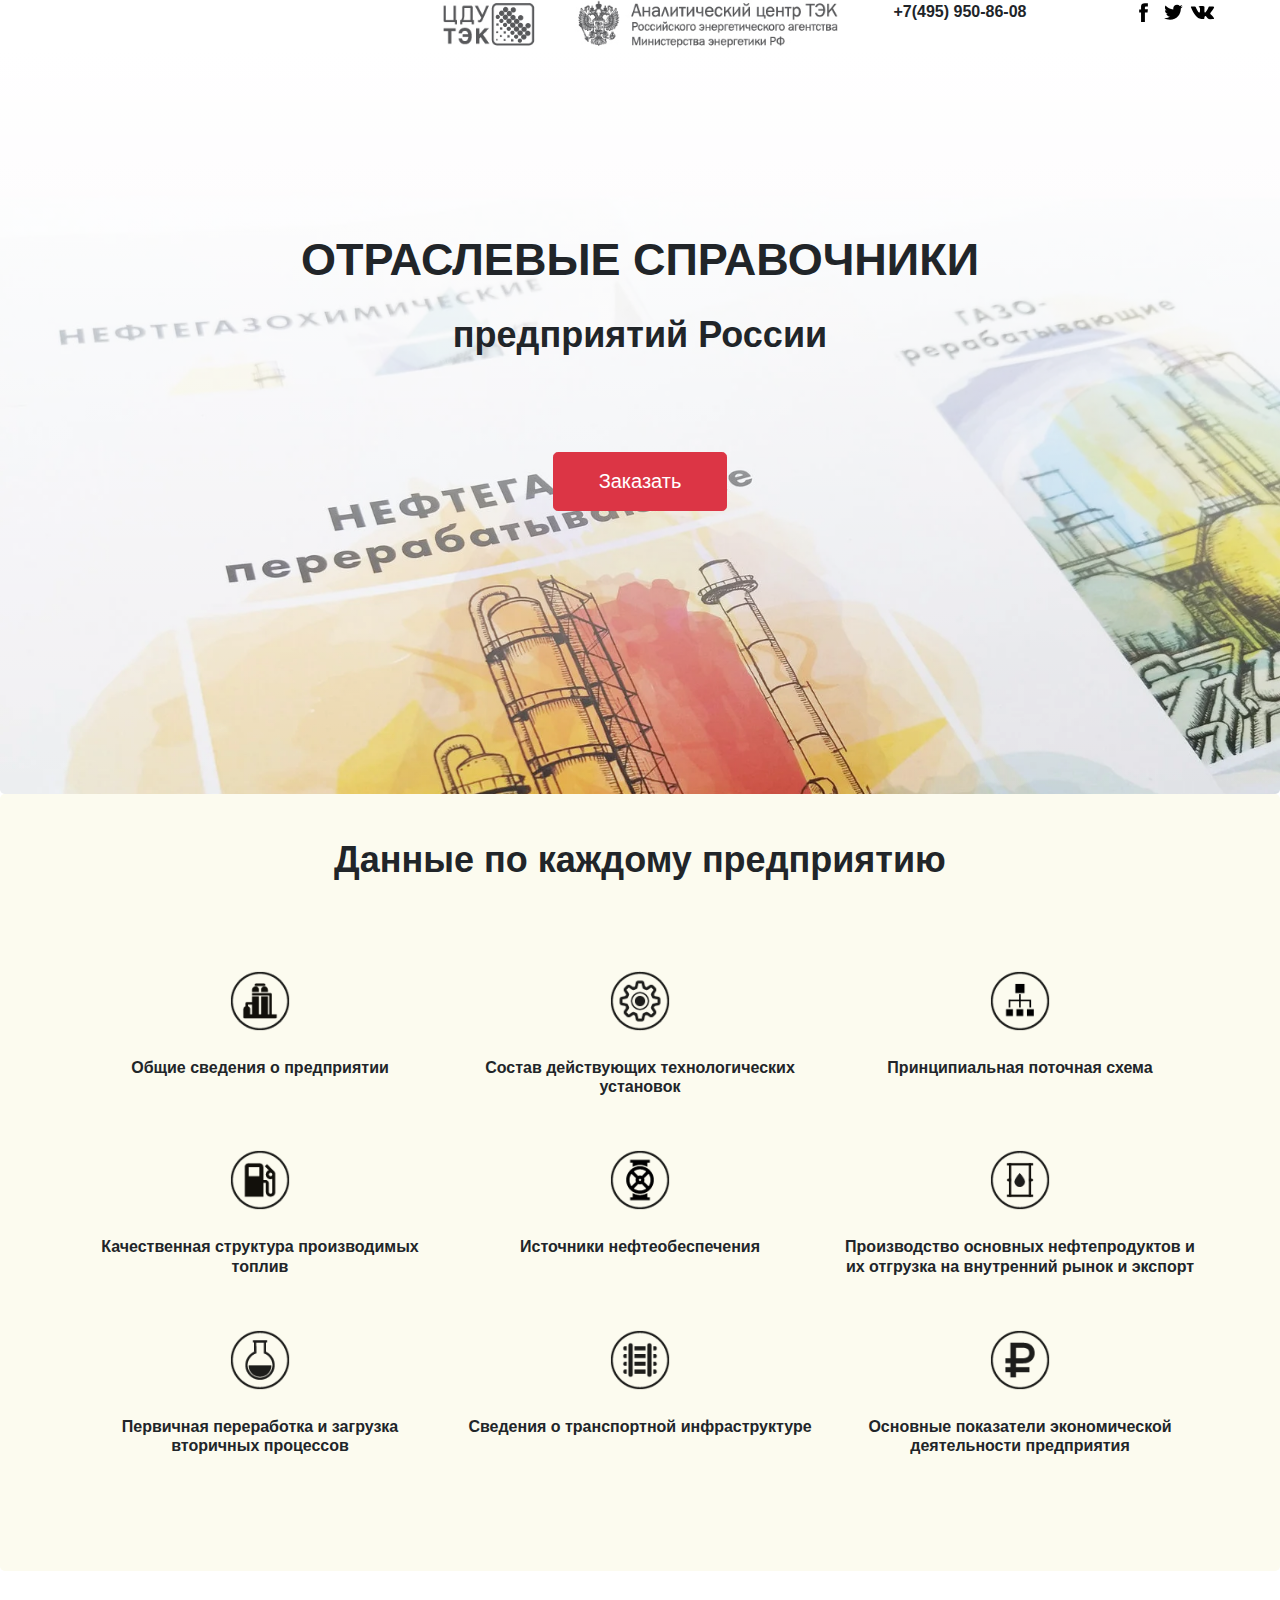
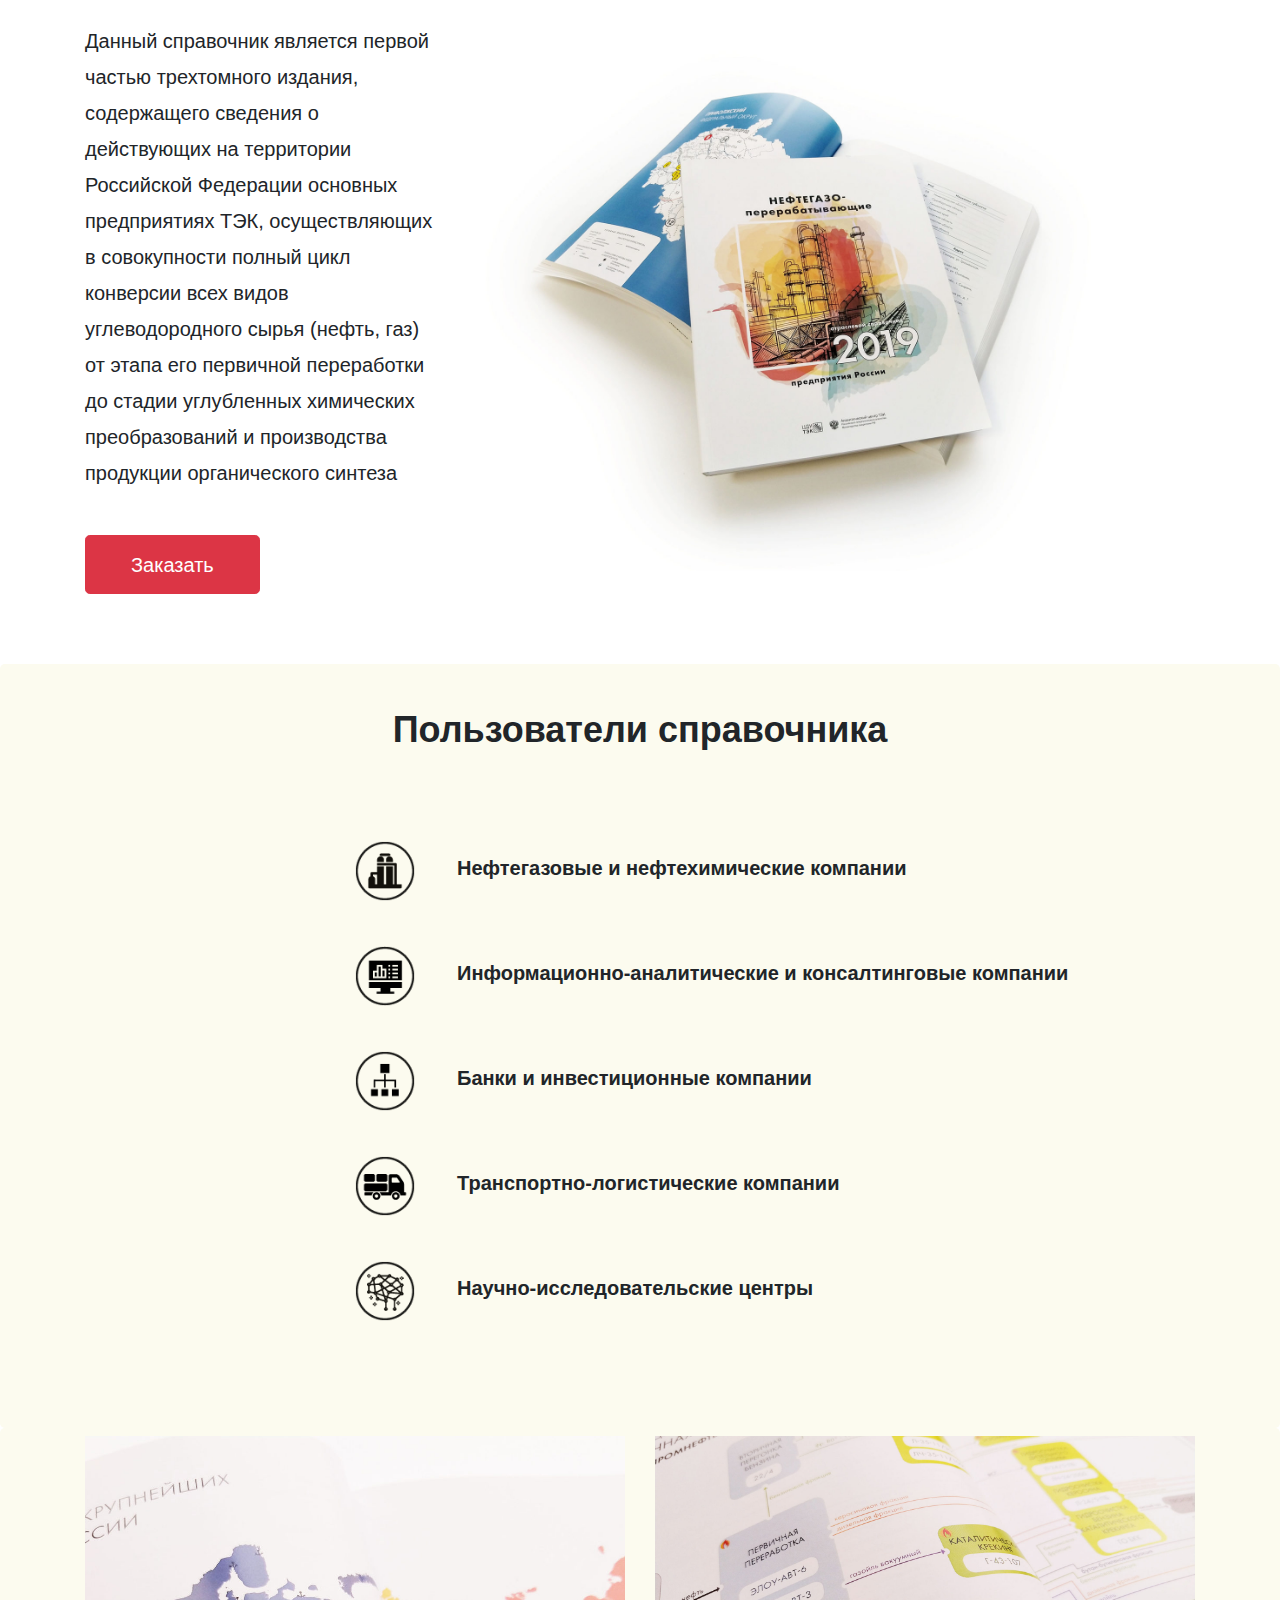
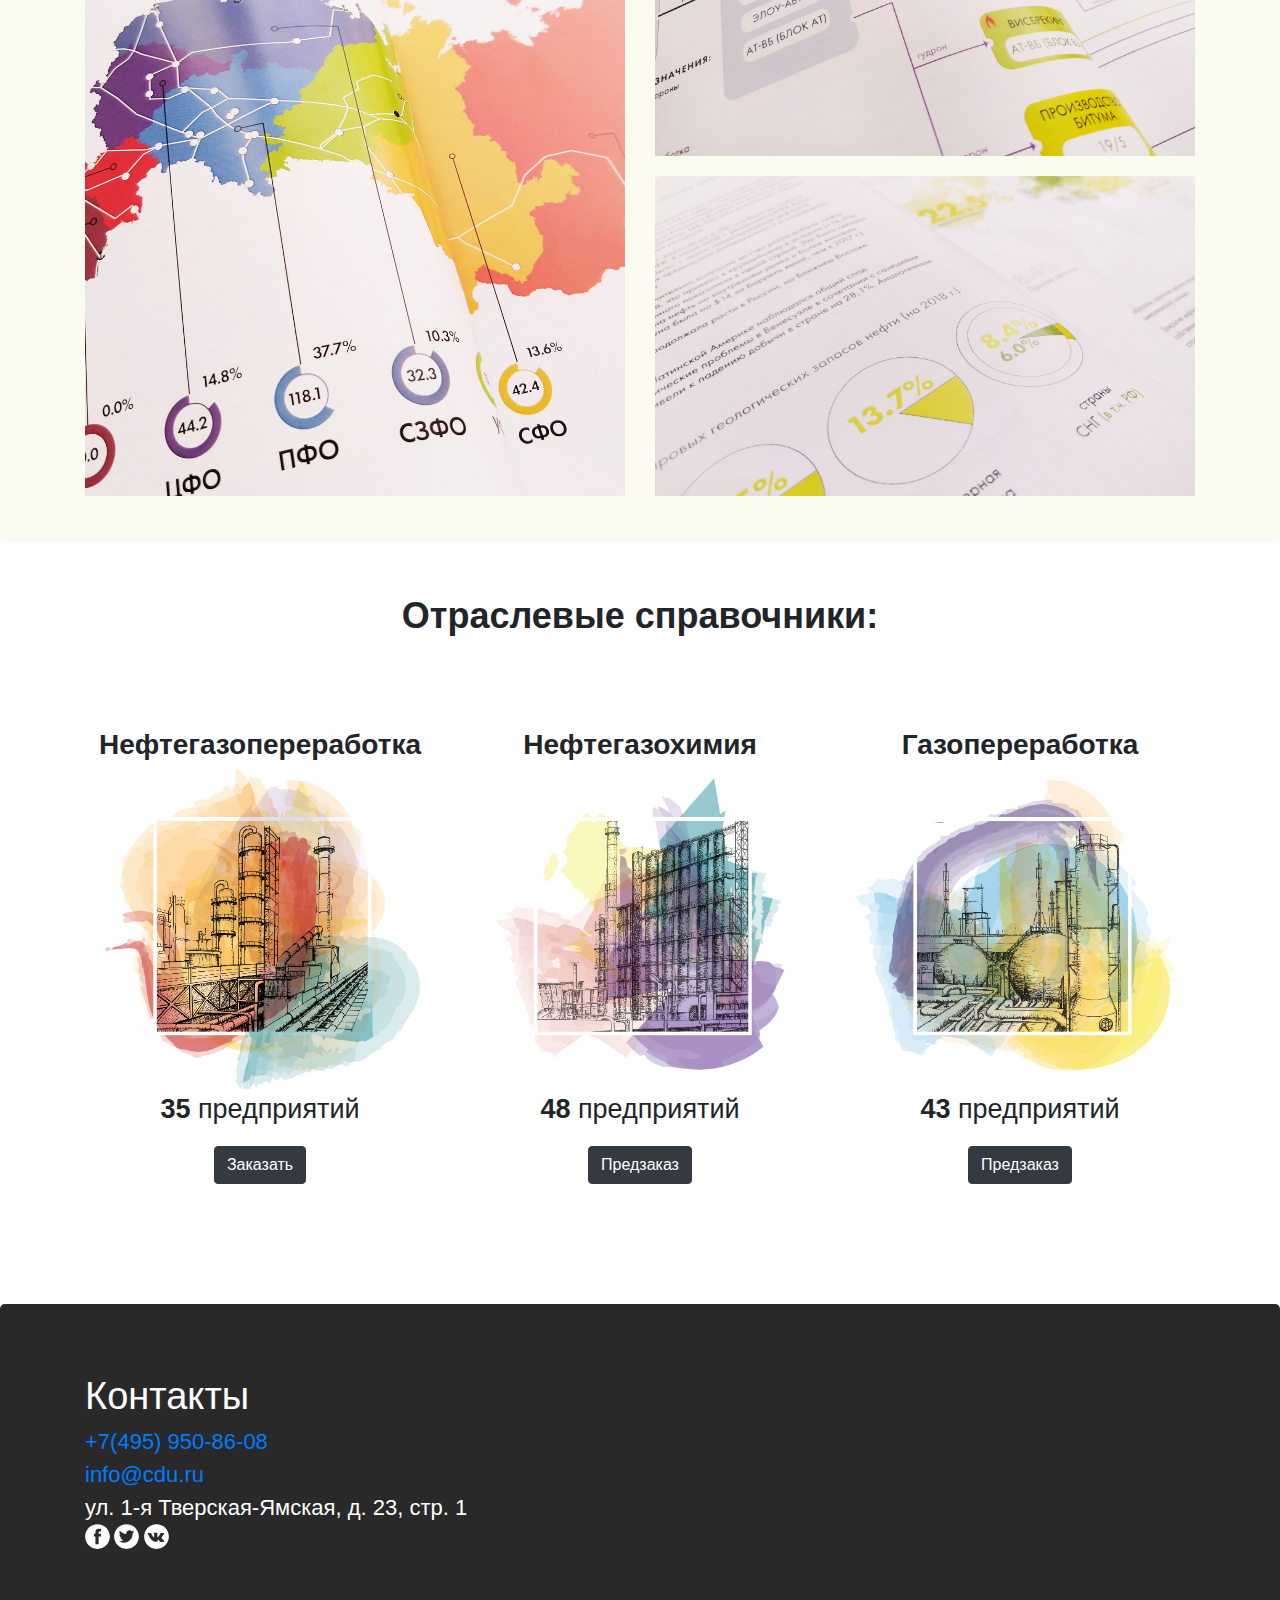
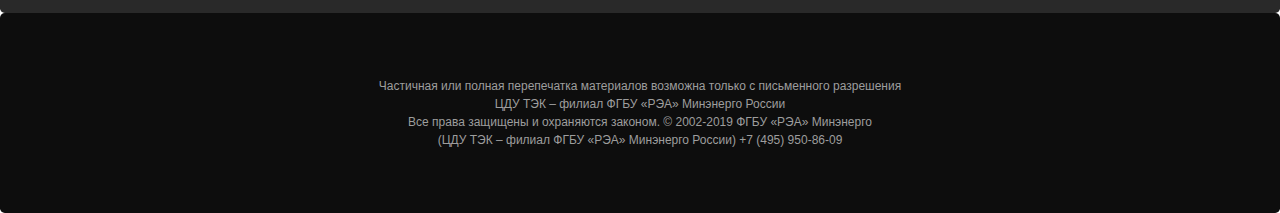
==== index.html @ 3e500466 "next" ====
<!doctype html>
<html lang="en">

<head>
  <!-- Required meta tags -->
  <meta charset="utf-8">
  <meta name="viewport" content="width=device-width, initial-scale=1, shrink-to-fit=no">
  <!-- Bootstrap CSS -->
  <link rel="stylesheet" href="https://stackpath.bootstrapcdn.com/bootstrap/4.3.1/css/bootstrap.min.css" integrity="sha384-ggOyR0iXCbMQv3Xipma34MD+dH/1fQ784/j6cY/iJTQUOhcWr7x9JvoRxT2MZw1T" crossorigin="anonymous">
  <link rel="stylesheet" type="text/css" href="style.css">

  <title>Отраслевые справочники предприятий России</title>
</head>

<body>

  <header>
    <div class="container-fluid">
      <div class="row">
        <div class="col-lg-4">
        </div>
        <div class="col-lg-4" align="center">
          <img src="images/logo.jpg" class="img-fluid" alt="Логотип">
        </div>
        <div class="col-lg-4">
          <div class="row">
            <div class="col-xl-6" align="center">
              <strong>+7(495) 950-86-08</strong>
            </div>
            <div class="col-xl-6" align="center">
              <div class="socialLinks">

                <a href="https://www.facebook.com/cdutec/" target="_blank">
                  <svg version="1.1" id="Layer_1" xmlns="http://www.w3.org/2000/svg" xmlns:xlink="http://www.w3.org/1999/xlink" x="0px" y="0px" width="25px" height="25px" viewBox="0 0 48 48" enable-background="new 0 0 48 48" xml:space="preserve">
                    <desc>Facebook</desc>
                    <path d="M21.1 7.8C22.5 6.5 24.5 6 26.4 6h6v6.3h-3.9c-.8-.1-1.6.6-1.8 1.4v4.2h5.7c-.1 2-.4 4.1-.7 6.1h-5v18h-7.4V24h-3.6v-6h3.6v-5.9c.1-1.7.7-3.3 1.8-4.3z" />
                  </svg>
                </a>

                <a href="https://twitter.com/CDUTEC" target="_blank">
                  <svg version="1.1" id="Layer_1" xmlns="http://www.w3.org/2000/svg" xmlns:xlink="http://www.w3.org/1999/xlink" x="0px" y="0px" width="25px" height="25px" viewBox="0 0 48 48" enable-background="new 0 0 48 48" xml:space="preserve">
                    <desc>Twitter</desc>
                    <path
                      d="M41.8 12.7c-1.3.6-2.8 1-4.2 1.1 1.5-1 2.6-2.3 3.2-4-1.5.8-2.9 1.5-4.7 1.8-1.3-1.5-3.2-2.3-5.3-2.3-4 0-7.3 3.2-7.3 7.3 0 .6 0 1.1.2 1.6-6-.3-11.3-3.2-15.1-7.6-.6 1.1-1 2.3-1 3.7 0 2.6 1.3 4.7 3.2 6-1.1 0-2.3-.3-3.2-1v.2c0 3.6 2.4 6.5 5.8 7.1-.6.2-1.3.3-1.9.3-.5 0-1 0-1.3-.2 1 2.9 3.6 5 6.8 5-2.4 1.9-5.7 3.1-9.1 3.1-.6 0-1.1 0-1.8-.2 3.2 2.1 7 3.2 11.2 3.2 13.4 0 20.7-11 20.7-20.7v-1c1.7-.7 2.8-2 3.8-3.4z" />
                  </svg>
                </a>

                <a href="https://vk.com/cdutec" target="_blank">
                  <svg version="1.1" id="Layer_1" xmlns="http://www.w3.org/2000/svg" xmlns:xlink="http://www.w3.org/1999/xlink" x="0px" y="0px" width="25px" height="25px" viewBox="0 0 48 48" enable-background="new 0 0 48 48" xml:space="preserve">
                    <desc>VK</desc>
                    <path
                      d="M41.2 22.2c.6-.8 1.1-1.5 1.5-2 2.7-3.5 3.8-5.8 3.5-6.8l-.2-.2c-.1-.1-.3-.3-.7-.4-.4-.1-.9-.1-1.5-.1h-7.2c-.2 0-.3 0-.3.1 0 0-.1 0-.1.1v.1c-.1 0-.2.1-.3.2-.1.1-.2.2-.2.4-.7 1.9-1.5 3.6-2.5 5.2-.6 1-1.1 1.8-1.6 2.5s-.9 1.2-1.2 1.5c-.3.3-.6.6-.9.8-.2.3-.4.4-.5.4-.1 0-.3-.1-.4-.1-.2-.1-.4-.3-.5-.6-.1-.2-.2-.5-.3-.9 0-.4-.1-.7-.1-.9v-1.1-1-1.9c0-.7 0-1.2.1-1.6v-1.3c0-.4 0-.8-.1-1.1-.1-.3-.1-.5-.2-.7-.1-.2-.3-.4-.5-.6-.2-.1-.5-.2-.8-.3-.8-.2-1.9-.3-3.1-.3-2.9 0-4.7.2-5.5.6-.3.2-.6.4-.9.7-.3.3-.3.5-.1.6.9.1 1.6.5 2 1l.1.3c.1.2.2.6.3 1.1.1.5.2 1.1.2 1.7.1 1.1.1 2.1 0 2.9-.1.8-.1 1.4-.2 1.9-.1.4-.2.8-.3 1.1-.1.3-.2.4-.3.5 0 .1-.1.1-.1.1-.1-.1-.4-.1-.6-.1-.2 0-.5-.1-.8-.3-.3-.2-.6-.5-1-.9-.3-.4-.7-.9-1.1-1.6-.4-.7-.8-1.5-1.3-2.4l-.4-.7c-.2-.4-.5-1.1-.9-1.9-.4-.8-.8-1.6-1.1-2.4-.1-.3-.3-.6-.6-.7l-.1-.1c-.1-.1-.2-.1-.4-.2s-.3-.1-.5-.2H3.2c-.6 0-1.1.1-1.3.4l-.1.1c0 .1-.1.2-.1.4s0 .4.1.6c.9 2.2 1.9 4.3 3 6.3s2 3.6 2.8 4.9c.8 1.2 1.6 2.4 2.4 3.5.8 1.1 1.4 1.8 1.7 2.1.3.3.5.5.6.7l.6.6c.4.4.9.8 1.6 1.3.7.5 1.5 1 2.4 1.5.9.5 1.9.9 3 1.2 1.2.3 2.3.4 3.4.4H26c.5 0 .9-.2 1.2-.5l.1-.1c.1-.1.1-.2.2-.4s.1-.4.1-.6c0-.7 0-1.3.1-1.8s.2-.9.4-1.2c.1-.3.3-.5.5-.7.2-.2.3-.3.4-.3.1 0 .1-.1.2-.1.4-.1.8 0 1.3.4s1 .8 1.4 1.3c.4.5 1 1.1 1.6 1.8.6.7 1.2 1.2 1.6 1.5l.5.3c.3.2.7.4 1.2.5.5.2.9.2 1.3.1l5.9-.1c.6 0 1-.1 1.4-.3.3-.2.5-.4.6-.6.1-.2.1-.5 0-.8-.1-.3-.1-.5-.2-.6-.1-.1-.1-.2-.2-.3-.8-1.4-2.2-3.1-4.4-5.1-1-.9-1.6-1.6-1.9-1.9-.5-.6-.6-1.2-.3-1.9.3-.5 1-1.5 2.2-3z" />
                  </svg>
                </a>

              </div>
            </div>
          </div>
        </div>
      </div>
    </div>

  </header>

  <main>

    <div class="jumbotron p-1">
      <div class="container blockFirst">
        <h1><strong>ОТРАСЛЕВЫЕ СПРАВОЧНИКИ</strong></h1>
        <p><strong>предприятий России</strong></p>
        <div>
          <button type="button" class="btn btn-danger btn-lg">Заказать</button>
        </div>
      </div>
    </div>

    <div class="jumbotron p-2">
      <div class="container blockSecond">
        <h2><strong>Данные по каждому предприятию</strong></h2>
        <div class="row">
          <div class="col-lg-4">
            <div class="">
              <div class="" align="center">
                <img src="images/ic-01.png" style="width:60px;">
              </div>
              <p class="h6" align="center"><strong>Общие сведения о предприятии</strong></p>
            </div>
          </div>
          <div class="col-lg-4">
            <div class="">
              <div class="" align="center">
                <img src="images/ic-02.png" style="width:60px;">
              </div>
              <p class="h6" align="center"><strong>Состав действующих технологических установок</strong></p>
            </div>
          </div>
          <div class="col-lg-4">
            <div class="">
              <div class="" align="center">
                <img src="images/ic-03.png" style="width:60px;">
              </div>
              <p class="h6" align="center"><strong>Принципиальная поточная схема</strong></p>
            </div>
          </div>
        </div>
        <div class="row">
          <div class="col-lg-4">
            <div class="">
              <div class="" align="center">
                <img src="images/ic-04.png" style="width:60px;">
              </div>
              <p class="h6" align="center"><strong>Качественная структура производимых топлив</strong></p>
            </div>
          </div>
          <div class="col-lg-4">
            <div class="">
              <div class="" align="center">
                <img src="images/ic-05.png" style="width:60px;">
              </div>
              <p class="h6" align="center"><strong>Источники нефтеобеспечения</strong></p>
            </div>
          </div>
          <div class="col-lg-4">
            <div class="">
              <div class="" align="center">
                <img src="images/ic-06.png" style="width:60px;">
              </div>
              <p class="h6" align="center"><strong>Производство основных нефтепродуктов и их отгрузка на внутренний рынок и экспорт</strong></p>
            </div>
          </div>
        </div>
        <div class="row">
          <div class="col-lg-4">
            <div class="">
              <div class="" align="center">
                <img src="images/ic-07.png" style="width:60px;">
              </div>
              <p class="h6" align="center"><strong>Первичная переработка и загрузка вторичных процессов</strong></p>
            </div>
          </div>
          <div class="col-lg-4">
            <div class="">
              <div class="" align="center">
                <img src="images/ic-08.png" style="width:60px;">
              </div>
              <p class="h6" align="center"><strong>Сведения о транспортной инфраструктуре</strong></p>
            </div>
          </div>
          <div class="col-lg-4">
            <div class="">
              <div class="" align="center">
                <img src="images/ic-10.png" style="width:60px;">
              </div>
              <p class="h6" align="center"><strong>Основные показатели экономической деятельности предприятия</strong></p>
            </div>
          </div>
        </div>
      </div>
    </div>

    <div class="jumbotron p-3">
      <div class="container blockThird">
        <div class="row">
          <div class="col-lg-4">
            <p class="h5">
              Данный справочник является первой частью трехтомного издания, содержащего сведения о действующих на территории Российской Федерации основных предприятиях ТЭК, осуществляющих в совокупности полный цикл конверсии всех видов
              углеводородного сырья (нефть, газ) от этапа его первичной переработки до стадии углубленных химических преобразований и производства продукции органического синтеза
            </p>
            <button type="button" class="btn btn-danger btn-lg">Заказать</button>
          </div>
          <div class="col-lg-8">
            <img src="images/book_1.jpg" class="img-fluid">
          </div>
        </div>
      </div>
    </div>

    <div class="jumbotron p-2">
      <div class="container blockFourth">
        <h2><strong>Пользователи справочника</strong></h2>
        <div class="row">
          <div class="col-lg-3">
          </div>
          <div class="col-lg-8">
            <div class="row">
              <div class="w-60">
                <img src="images/icn-01.png" style="width:60px;">
              </div>
              <div class="col h5">
                <strong>Нефтегазовые и нефтехимические компании</strong>
              </div>
            </div>

            <div class="row">
              <div class="w-60">
                <img src="images/icn-02.png" style="width:60px;">
              </div>
              <div class="col h5">
                <strong>Информационно-аналитические и консалтинговые компании</strong>
              </div>
            </div>

            <div class="row">
              <div class="w-60">
                <img src="images/ic-03.png" style="width:60px;">
              </div>
              <div class="col h5">
                <strong>Банки и инвестиционные компании</strong>
              </div>
            </div>

            <div class="row">
              <div class="w-60">
                <img src="images/icn-04.png" style="width:60px;">
              </div>
              <div class="col h5">
                <strong>Транспортно-логистические компании</strong>
              </div>
            </div>

            <div class="row">
              <div class="w-60">
                <img src="images/icn-05.png" style="width:60px;">
              </div>
              <div class="col h5">
                <strong>Научно-исследовательские центры</strong>
              </div>
            </div>

          </div>
          <div class="col-lg-1">
          </div>
        </div>
      </div>
    </div>

    <div class="jumbotron p-2">
      <div class="container blockFifth">
        <div class="row">
          <div class="col-lg-6">
            <div class="imageSample" style="width: 100%; height: 660px; background: url(images/pict_3.jpg) bottom center no-repeat; background-size: cover;"></div>
          </div>
          <div class="col-lg-6">
            <div class="imageSample" style="width: 100%; height: 320px; background: url(images/pict_1.jpg) bottom center no-repeat; background-size: cover;"></div>
            <div class="imageSample" style="width: 100%; height: 320px; background: url(images/pict_2.jpg) bottom center no-repeat; background-size: cover;"></div>
          </div>
        </div>
      </div>
    </div>

    <div class="jumbotron p-3">
      <div class="container blockSixth">
        <h2><strong>Отраслевые справочники:</strong></h2>
        <div class="row">
          <div class="col-md-4" align="center">
            <h3><strong>Нефтегазопереработка</strong></h3>
            <div class="" style="width: 100%; height: 320px; background: url(images/-02.jpg) center center no-repeat; background-size: cover;"></div>
            <p align="center"><strong>35</strong> предприятий</p>
            <div><a class="btn btn-dark" href="#" role="button">Заказать</a></div>
          </div>
          <div class="col-md-4" align="center">
            <h3><strong>Нефтегазохимия</strong></h3>
            <div class="" style="width: 100%; height: 320px; background: url(images/-01.jpg) center center no-repeat; background-size: cover;"></div>
            <p align="center"><strong>48</strong> предприятий</p>
            <div><a class="btn btn-dark" href="#" role="button">Предзаказ</a></div>
          </div>
          <div class="col-md-4" align="center">
            <h3><strong>Газопереработка</strong></h3>
            <div class="" style="width: 100%; height: 320px; background: url(images/-03.jpg) center center no-repeat; background-size: cover;"></div>
            <p align="center"><strong>43</strong> предприятий</p>
            <div><a class="btn btn-dark" href="#" role="button">Предзаказ</a></div>
          </div>
        </div>
      </div>
    </div>

  </main>

  <footer>

    <div class="jumbotron contactBlock">
      <div class="container">
        <div class="row">
          <div class="col-lg-6">
            <div class="t555__contentwrapper">
              <div class="t555__title t-heading t-heading_sm" style="color:#ffffff;font-size:38px;" field="title">Контакты</div>
              <div class="t-text t-text_md" style="color:#ffffff;font-size:22px;" field="text"><a href="tel:+74959508608">+7(495) 950-86-08</a><br><a href="mailto:info@cdu.ru">info@cdu.ru</a><br>ул. 1-я Тверская-Ямская, д. 23, стр. 1</div>


              <div class="socialLinks">

                <a href="https://www.facebook.com/cdutec/" target="_blank">
                  <svg version="1.1" id="Layer_1" xmlns="http://www.w3.org/2000/svg" xmlns:xlink="http://www.w3.org/1999/xlink" x="0px" y="0px" width="25px" height="25px" viewBox="0 0 48 48" enable-background="new 0 0 48 48" xml:space="preserve">
                    <desc>Facebook</desc>
                    <path style="fill:#ffffff;"
                      d="M47.761,24c0,13.121-10.638,23.76-23.758,23.76C10.877,47.76,0.239,37.121,0.239,24c0-13.124,10.638-23.76,23.764-23.76C37.123,0.24,47.761,10.876,47.761,24 M20.033,38.85H26.2V24.01h4.163l0.539-5.242H26.2v-3.083c0-1.156,0.769-1.427,1.308-1.427h3.318V9.168L26.258,9.15c-5.072,0-6.225,3.796-6.225,6.224v3.394H17.1v5.242h2.933V38.85z">
                    </path>
                  </svg>
                </a>

                <a href="https://twitter.com/CDUTEC" target="_blank">
                  <svg version="1.1" id="Layer_1" xmlns="http://www.w3.org/2000/svg" xmlns:xlink="http://www.w3.org/1999/xlink" x="0px" y="0px" width="25px" height="25px" viewBox="0 0 48 48" enable-background="new 0 0 48 48" xml:space="preserve">
                    <desc>Twitter</desc>
                    <path style="fill:#ffffff;"
                      d="M47.762,24c0,13.121-10.639,23.76-23.761,23.76S0.24,37.121,0.24,24c0-13.124,10.639-23.76,23.761-23.76 S47.762,10.876,47.762,24 M38.031,12.375c-1.177,0.7-2.481,1.208-3.87,1.481c-1.11-1.186-2.694-1.926-4.455-1.926 c-3.364,0-6.093,2.729-6.093,6.095c0,0.478,0.054,0.941,0.156,1.388c-5.063-0.255-9.554-2.68-12.559-6.367 c-0.524,0.898-0.825,1.947-0.825,3.064c0,2.113,1.076,3.978,2.711,5.07c-0.998-0.031-1.939-0.306-2.761-0.762v0.077 c0,2.951,2.1,5.414,4.889,5.975c-0.512,0.14-1.05,0.215-1.606,0.215c-0.393,0-0.775-0.039-1.146-0.109 c0.777,2.42,3.026,4.182,5.692,4.232c-2.086,1.634-4.712,2.607-7.567,2.607c-0.492,0-0.977-0.027-1.453-0.084 c2.696,1.729,5.899,2.736,9.34,2.736c11.209,0,17.337-9.283,17.337-17.337c0-0.263-0.004-0.527-0.017-0.789 c1.19-0.858,2.224-1.932,3.039-3.152c-1.091,0.485-2.266,0.811-3.498,0.958C36.609,14.994,37.576,13.8,38.031,12.375">
                    </path>
                  </svg>
                </a>

                <a href="https://vk.com/cdutec" target="_blank">
                  <svg version="1.1" id="Layer_1" xmlns="http://www.w3.org/2000/svg" xmlns:xlink="http://www.w3.org/1999/xlink" x="0px" y="0px" width="25px" height="25px" viewBox="0 0 48 48" enable-background="new 0 0 48 48" xml:space="preserve">
                    <desc>VK</desc>
                    <path style="fill:#ffffff;"
                      d="M47.761,24c0,13.121-10.639,23.76-23.76,23.76C10.878,47.76,0.239,37.121,0.239,24c0-13.123,10.639-23.76,23.762-23.76C37.122,0.24,47.761,10.877,47.761,24 M35.259,28.999c-2.621-2.433-2.271-2.041,0.89-6.25c1.923-2.562,2.696-4.126,2.45-4.796c-0.227-0.639-1.64-0.469-1.64-0.469l-4.71,0.029c0,0-0.351-0.048-0.609,0.106c-0.249,0.151-0.414,0.505-0.414,0.505s-0.742,1.982-1.734,3.669c-2.094,3.559-2.935,3.747-3.277,3.524c-0.796-0.516-0.597-2.068-0.597-3.171c0-3.449,0.522-4.887-1.02-5.259c-0.511-0.124-0.887-0.205-2.195-0.219c-1.678-0.016-3.101,0.007-3.904,0.398c-0.536,0.263-0.949,0.847-0.697,0.88c0.31,0.041,1.016,0.192,1.388,0.699c0.484,0.656,0.464,2.131,0.464,2.131s0.282,4.056-0.646,4.561c-0.632,0.347-1.503-0.36-3.37-3.588c-0.958-1.652-1.68-3.481-1.68-3.481s-0.14-0.344-0.392-0.527c-0.299-0.222-0.722-0.298-0.722-0.298l-4.469,0.018c0,0-0.674-0.003-0.919,0.289c-0.219,0.259-0.018,0.752-0.018,0.752s3.499,8.104,7.573,12.23c3.638,3.784,7.764,3.36,7.764,3.36h1.867c0,0,0.566,0.113,0.854-0.189c0.265-0.288,0.256-0.646,0.256-0.646s-0.034-2.512,1.129-2.883c1.15-0.36,2.624,2.429,4.188,3.497c1.182,0.812,2.079,0.633,2.079,0.633l4.181-0.056c0,0,2.186-0.136,1.149-1.858C38.281,32.451,37.763,31.321,35.259,28.999">
                    </path>
                  </svg>
                </a>

              </div>

            </div>
          </div>
          <div class="col-lg-6">
            <div id="map"></div>
          </div>
        </div>
      </div>
    </div>

    <div class="jumbotron copyrightBlock">
      <div class="container">
        <div>
          Частичная или полная перепечатка материалов возможна только с письменного разрешения<br>
          ЦДУ ТЭК – филиал ФГБУ «РЭА» Минэнерго России<br>
          Все права защищены и охраняются законом. © 2002-2019
          ФГБУ «РЭА» Минэнерго<br>
          (ЦДУ ТЭК – филиал ФГБУ «РЭА» Минэнерго России) +7 (495) 950-86-09
        </div>
      </div>
    </div>

  </footer>

  <!-- Optional JavaScript -->
  <!-- jQuery first, then Popper.js, then Bootstrap JS -->
  <script src="https://code.jquery.com/jquery-3.3.1.slim.min.js" integrity="sha384-q8i/X+965DzO0rT7abK41JStQIAqVgRVzpbzo5smXKp4YfRvH+8abtTE1Pi6jizo" crossorigin="anonymous"></script>
  <script src="https://cdnjs.cloudflare.com/ajax/libs/popper.js/1.14.7/umd/popper.min.js" integrity="sha384-UO2eT0CpHqdSJQ6hJty5KVphtPhzWj9WO1clHTMGa3JDZwrnQq4sF86dIHNDz0W1" crossorigin="anonymous"></script>
  <script src="https://stackpath.bootstrapcdn.com/bootstrap/4.3.1/js/bootstrap.min.js" integrity="sha384-JjSmVgyd0p3pXB1rRibZUAYoIIy6OrQ6VrjIEaFf/nJGzIxFDsf4x0xIM+B07jRM" crossorigin="anonymous"></script>
</body>

</html>
---- style.css ----
.jumbotron {
  margin-bottom: 0;
}

.blockFirst {
  margin-top: 20vh;
  margin-bottom: 31vh;
  text-align: center;
}

.blockFirst h1 {
  font-size: 5vh;
  margin-bottom: 2.3vh;
}

.blockFirst p {
  font-size: 4vh;
  margin-bottom: 10vh;
}

.blockFirst button {
  padding: 1.5vh 5vh;
}

.blockSecond {
  margin-top: 4vh;
  margin-bottom: 6vh;
  text-align: center;
}

.blockSecond h2 {
  font-size: 4vh;
  margin-bottom: 10vh;
}

.blockSecond .row {
  margin-bottom: 0vh;
}

.blockSecond p {
  margin-top: 3vh;
  margin-bottom: 6vh;
}

.blockThird {
  margin-top: 4vh;
  margin-bottom: 6vh;
}

.blockThird p {
  line-height: 4vh;
}

.blockThird button {
  margin-top: 4vh;
  padding: 1.5vh 5vh;
}

.blockFourth {
  margin-top: 4vh;
  margin-bottom: 6vh;
}

.blockFourth h2 {
  font-size: 4vh;
  margin-bottom: 10vh;
  text-align: center;
}

.blockFourth img {
  margin-right: 3vh;
}

.blockFourth .row {
  margin-bottom: 5vh;
}

.blockFourth .col {
  padding-top: 15px;
}

.blockFifth {
  margin-bottom: 2vh;
}

.imageSample {
  margin-bottom: 20px;
}

.blockSixth {
  margin-top: 4vh;
  margin-bottom: 6vh;
  text-align: center;
}

.blockSixth h2 {
  font-size: 4vh;
  margin-bottom: 10vh;
}

.blockSixth p {
  font-size: 3vh;
}

.blockSixth .btn {
  margin-bottom: 50px;
}

.p-1 {
  background: -moz-linear-gradient(to top, transparent, rgba(255, 255, 255, 1)), url("images/picture_1.jpg");
  background: -webkit-linear-gradient(to top, transparent, rgba(255, 255, 255, 1)), url("images/picture_1.jpg");
  background: -o-linear-gradient(to top, transparent, rgba(255, 255, 255, 1)), url("images/picture_1.jpg");
  background: -ms-linear-gradient(top, transparent, rgba(255, 255, 255, 1)), url("images/picture_1.jpg");
  background: linear-gradient(to top, transparent, rgba(255, 255, 255, 1)), url("images/picture_1.jpg");
  background-repeat:
    no-repeat,
    no-repeat;
  background-position:
    bottom center,
    bottom -150px;
  background-size:
    cover,
    cover;
}

.p-2 {
  background-color: #fcfbef;
}

.p-3 {
  background-color: #fff;
}

.contactBlock {
  background-color: #292929;
}

.copyrightBlock {
  background-color: #0d0d0d;
  color: #9d9d9d;
  font-size: 12px;
  text-align: center;
}

@media screen and (min-width: 601px) {
  h1 {
    font-size: 9em;
  }
}
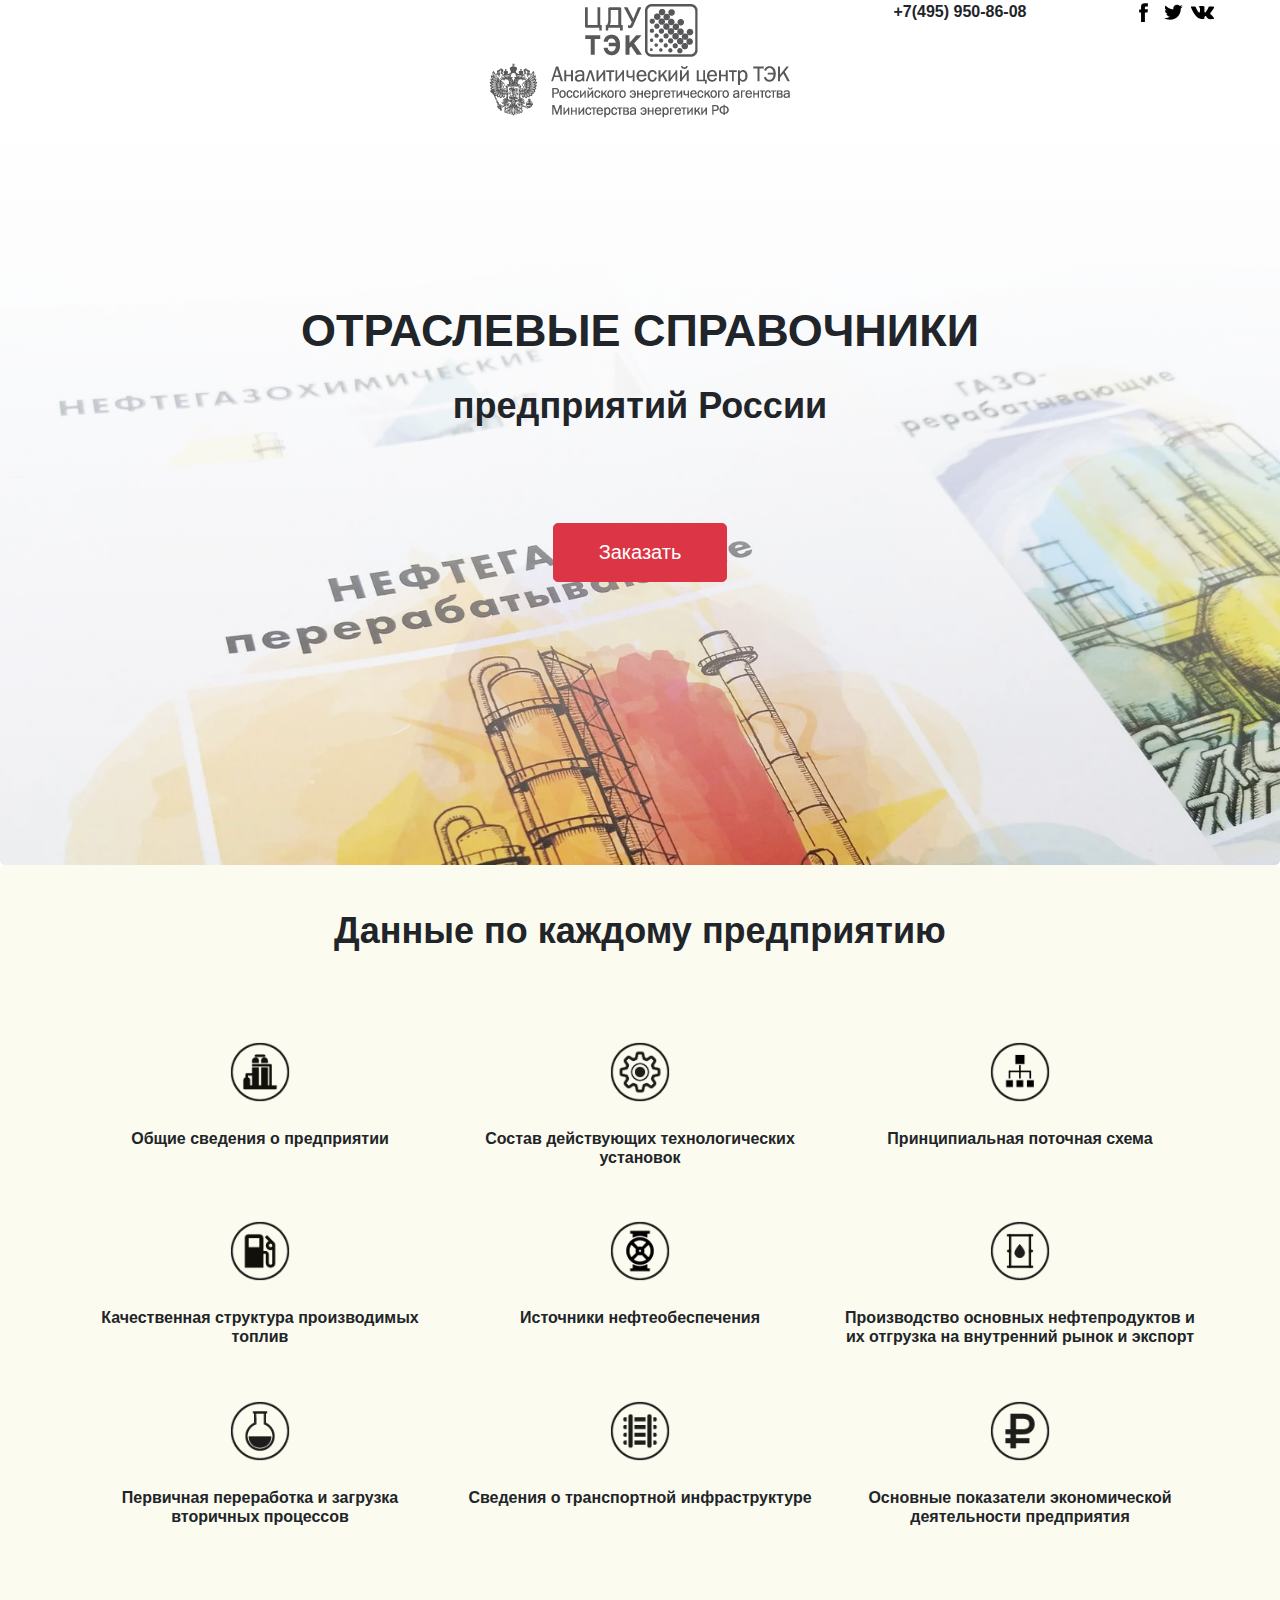
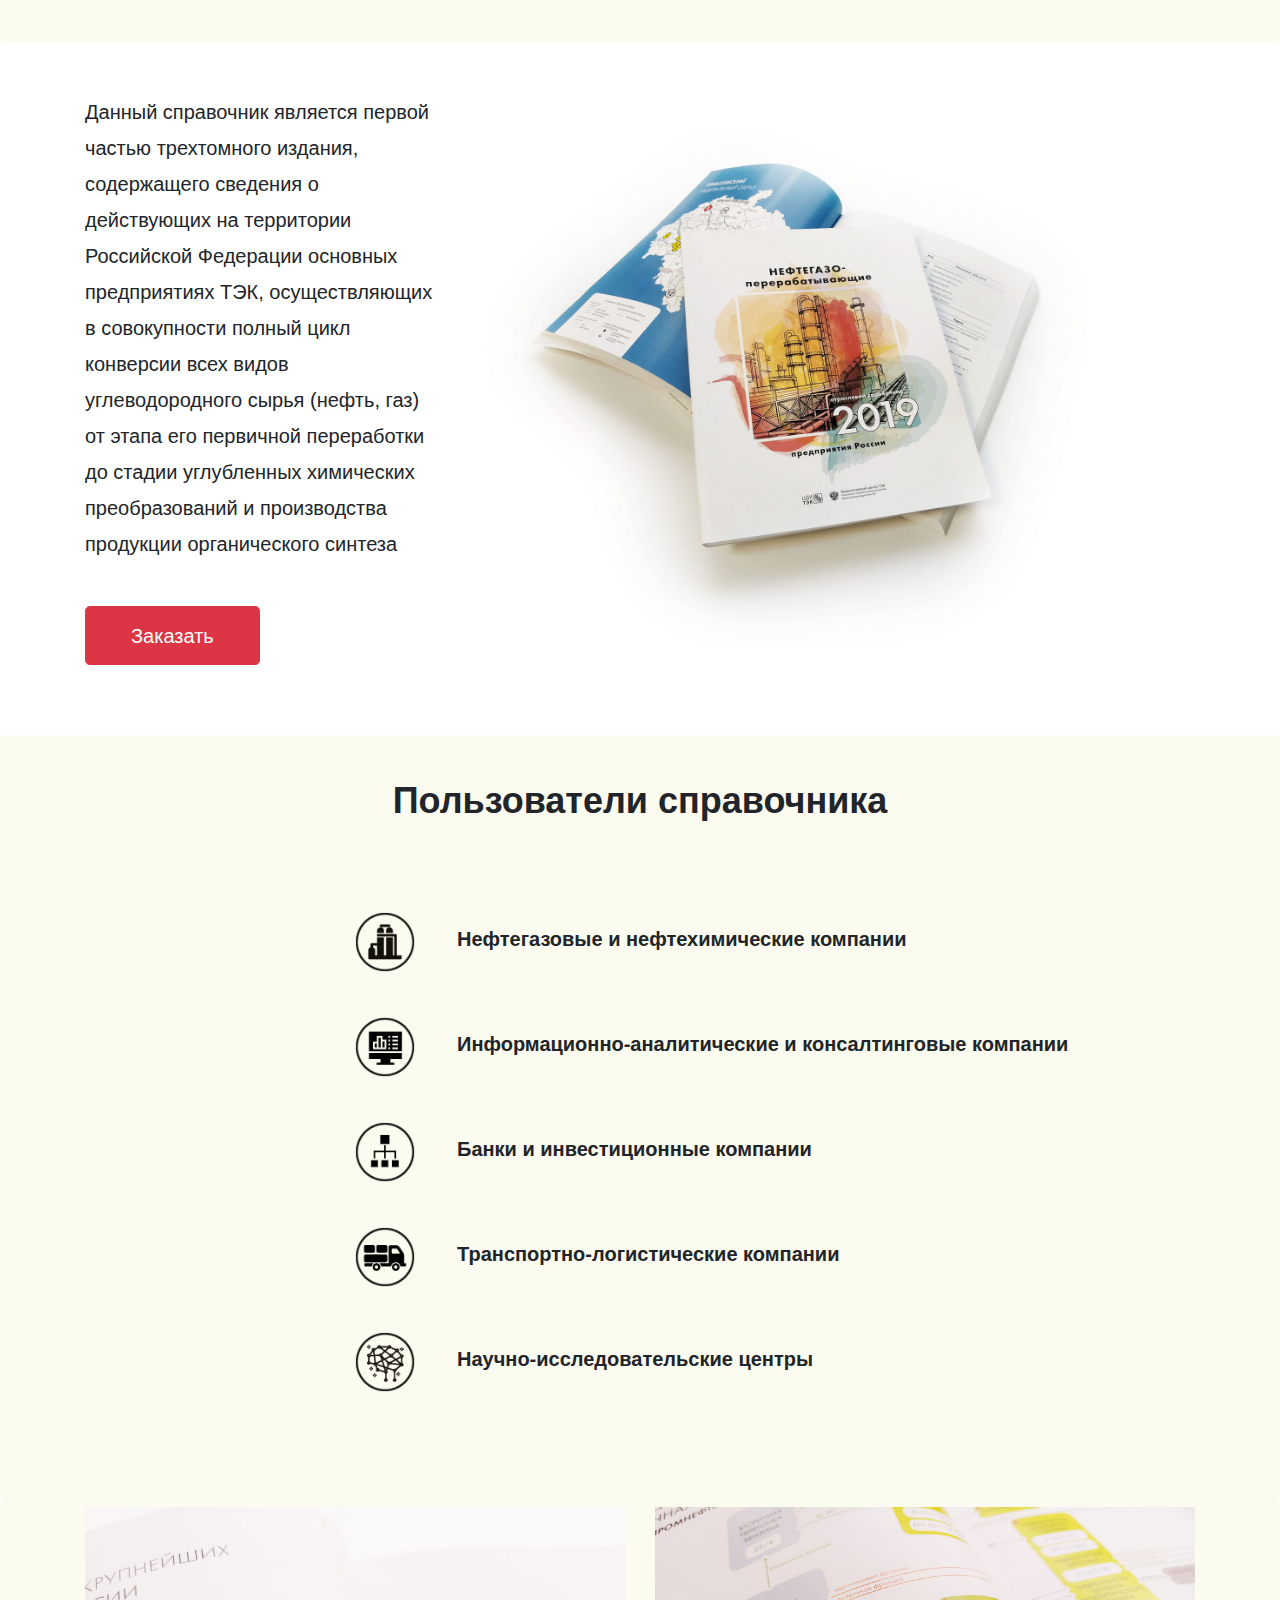
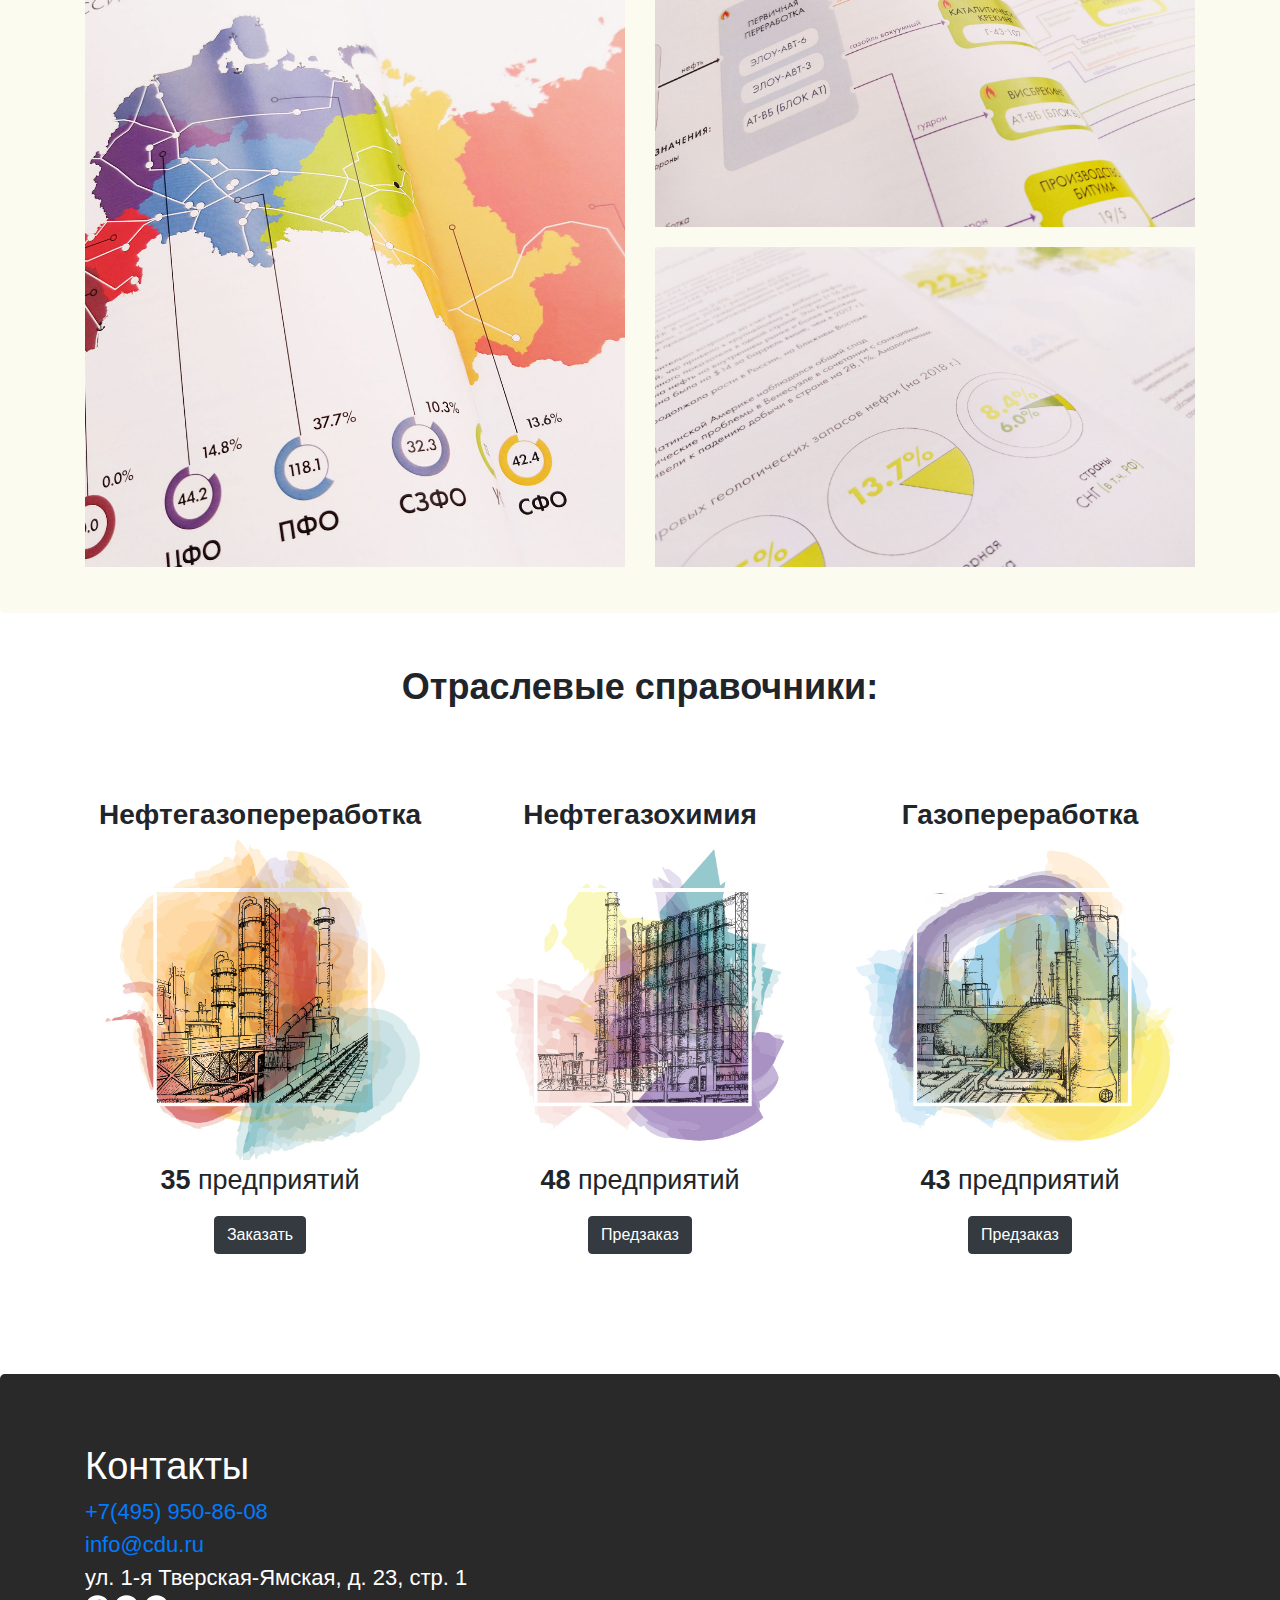
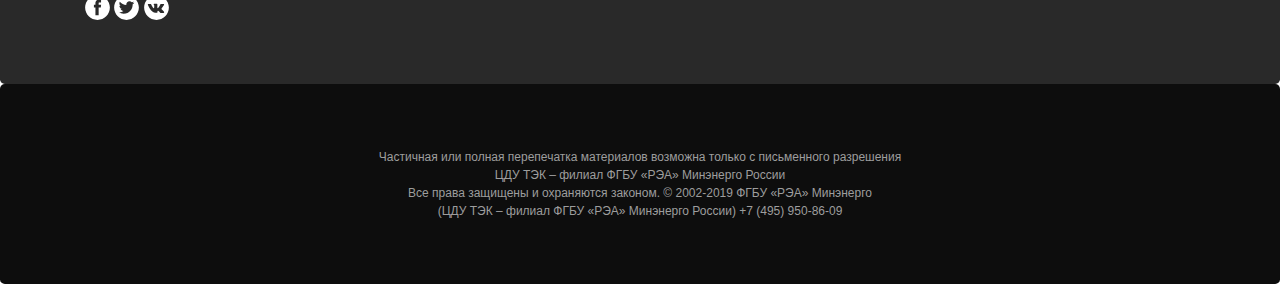
==== commit 4007e1d7: "next" ====
--- a/index.html
+++ b/index.html
@@ -20,7 +20,8 @@
         <div class="col-lg-4">
         </div>
         <div class="col-lg-4" align="center">
-          <img src="images/logo.jpg" class="img-fluid" alt="Логотип">
+          <img src="images/logotip_1.png" class="img-fluid" alt="Логотип">
+          <img src="images/logotip_2.png" class="img-fluid" alt="Логотип">
         </div>
         <div class="col-lg-4">
           <div class="row">
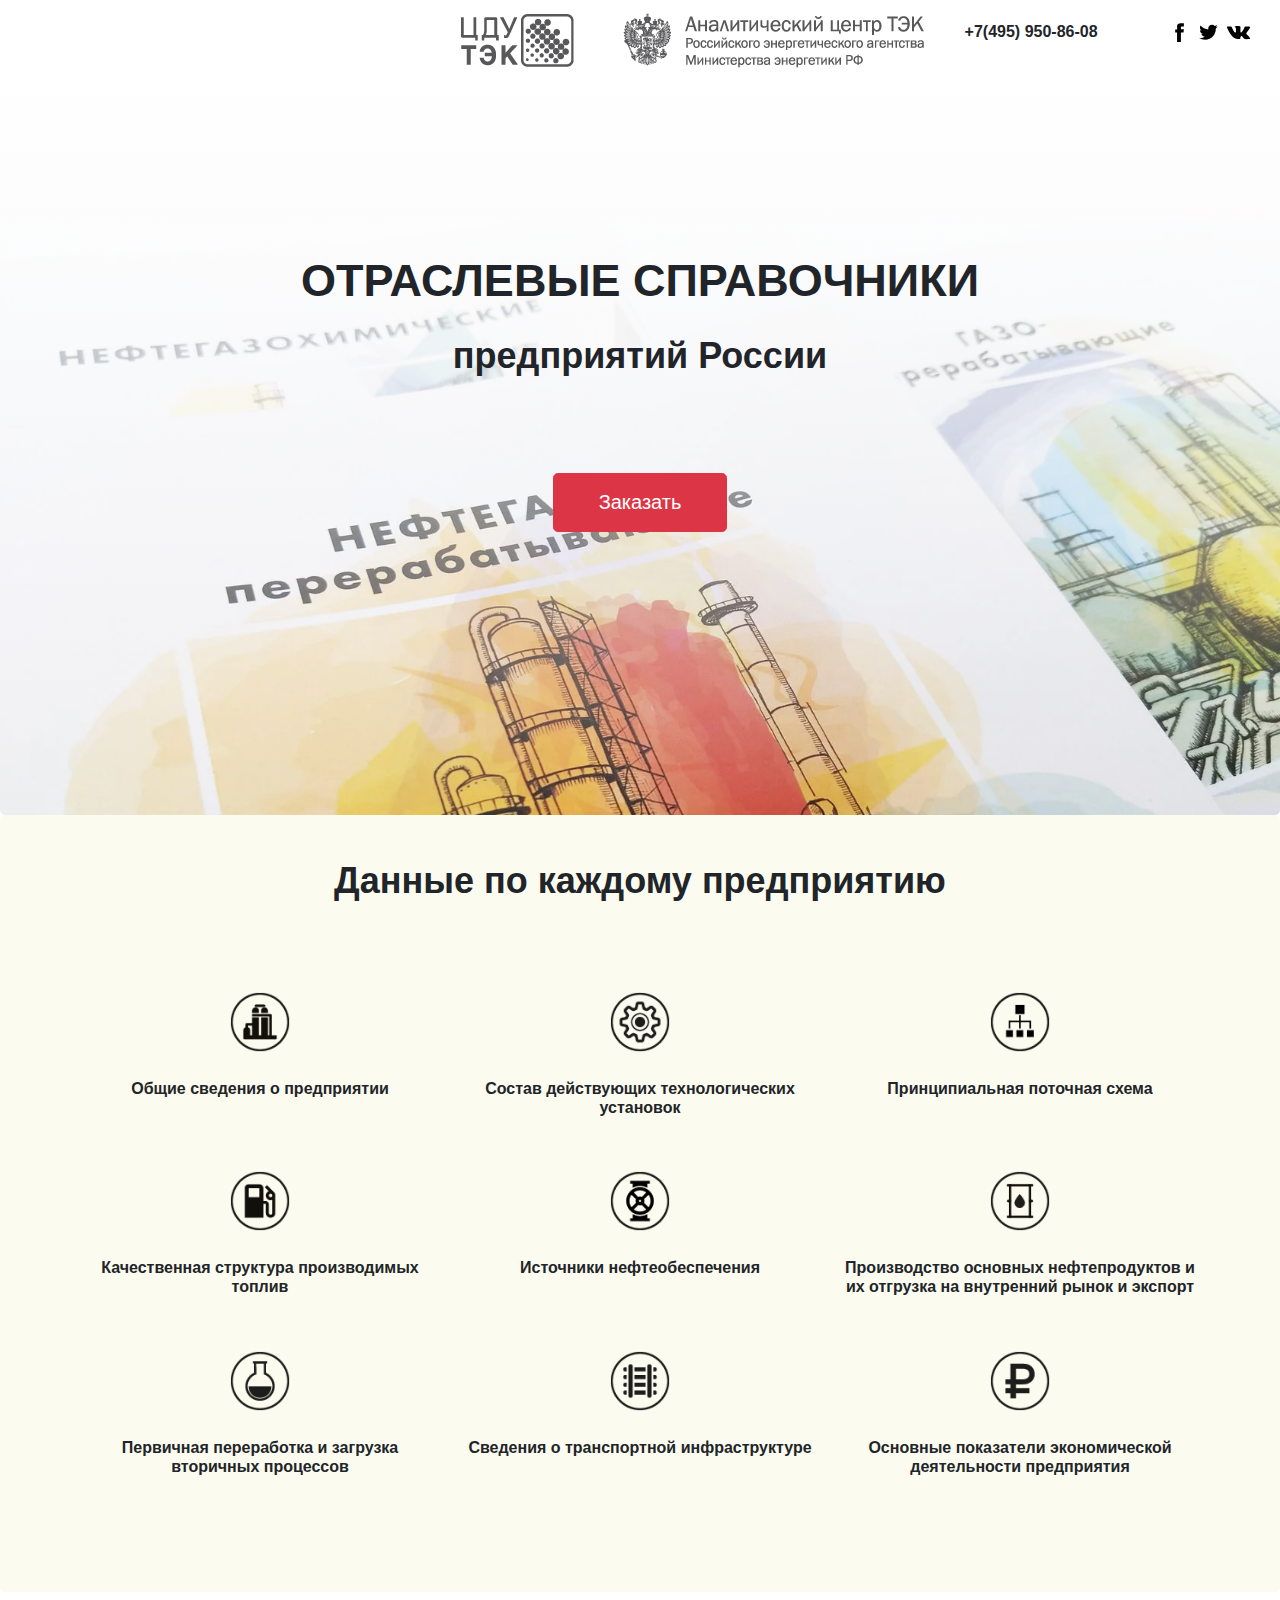
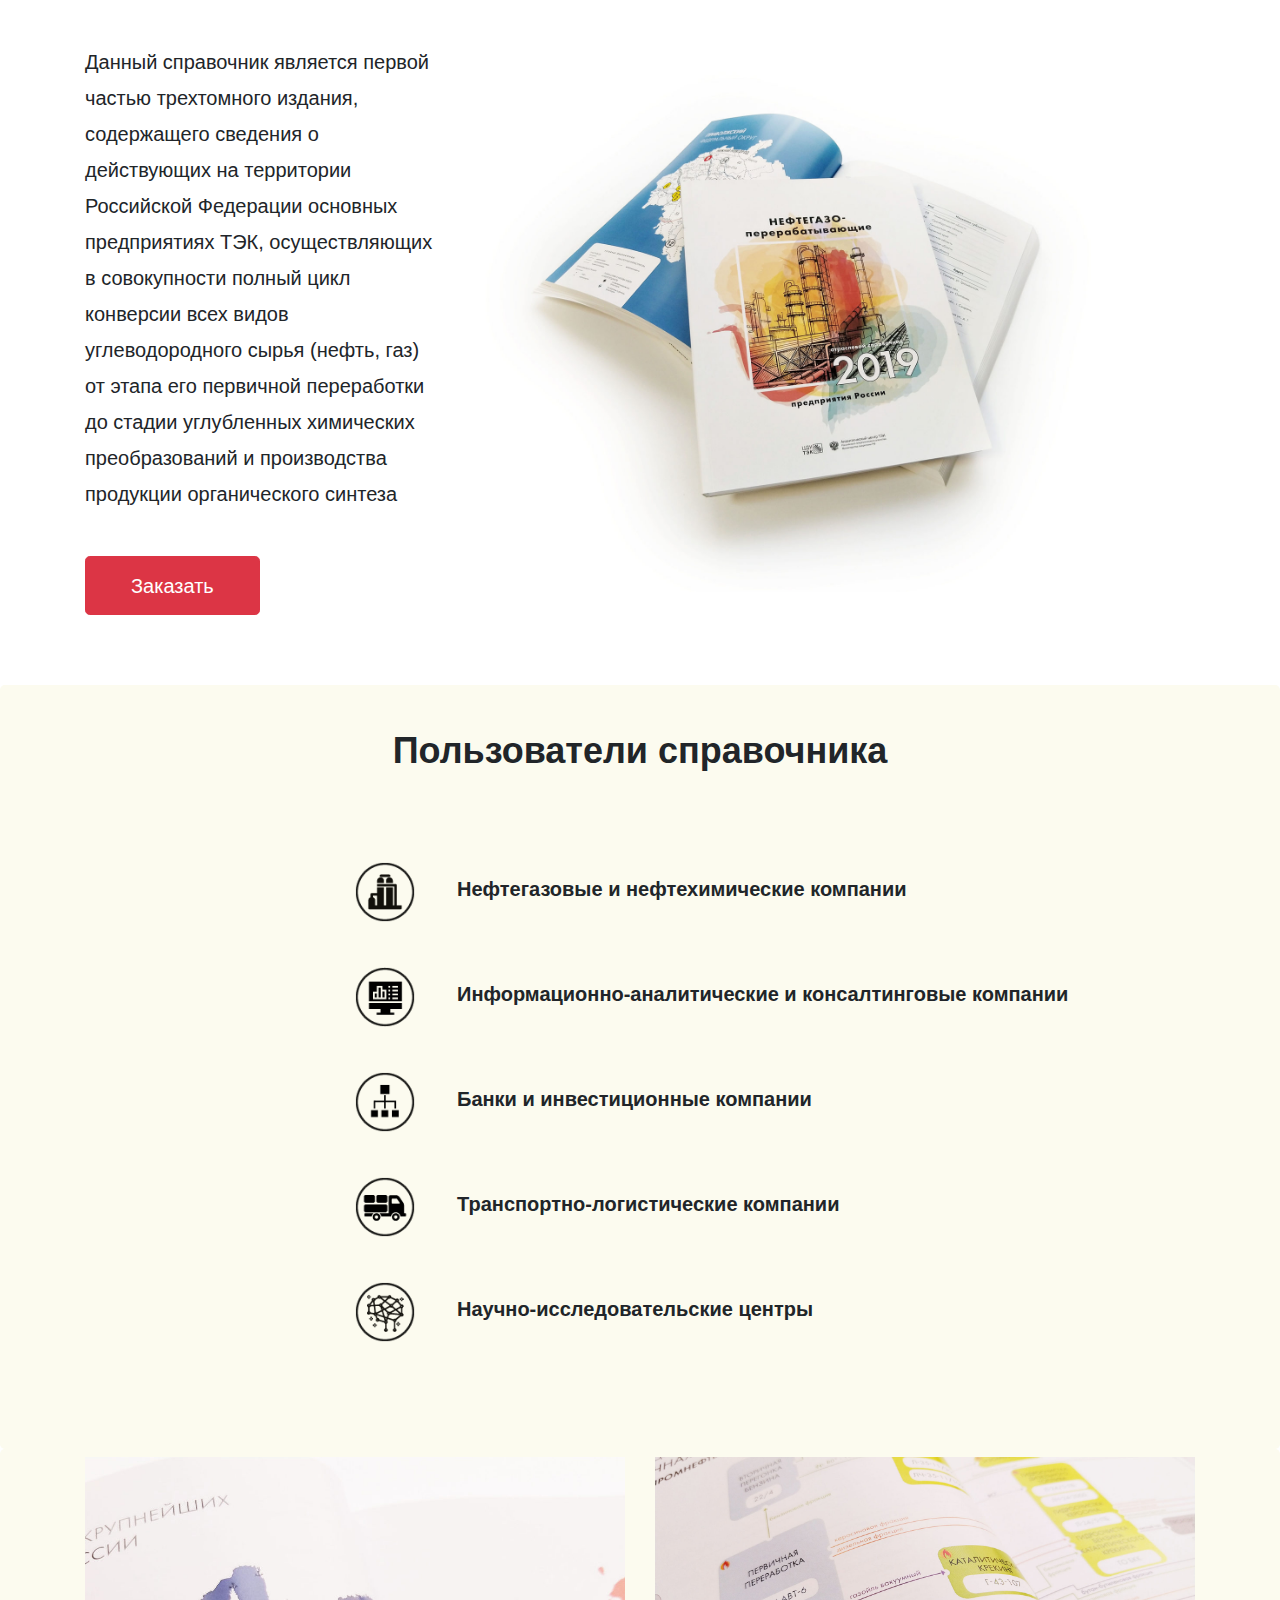
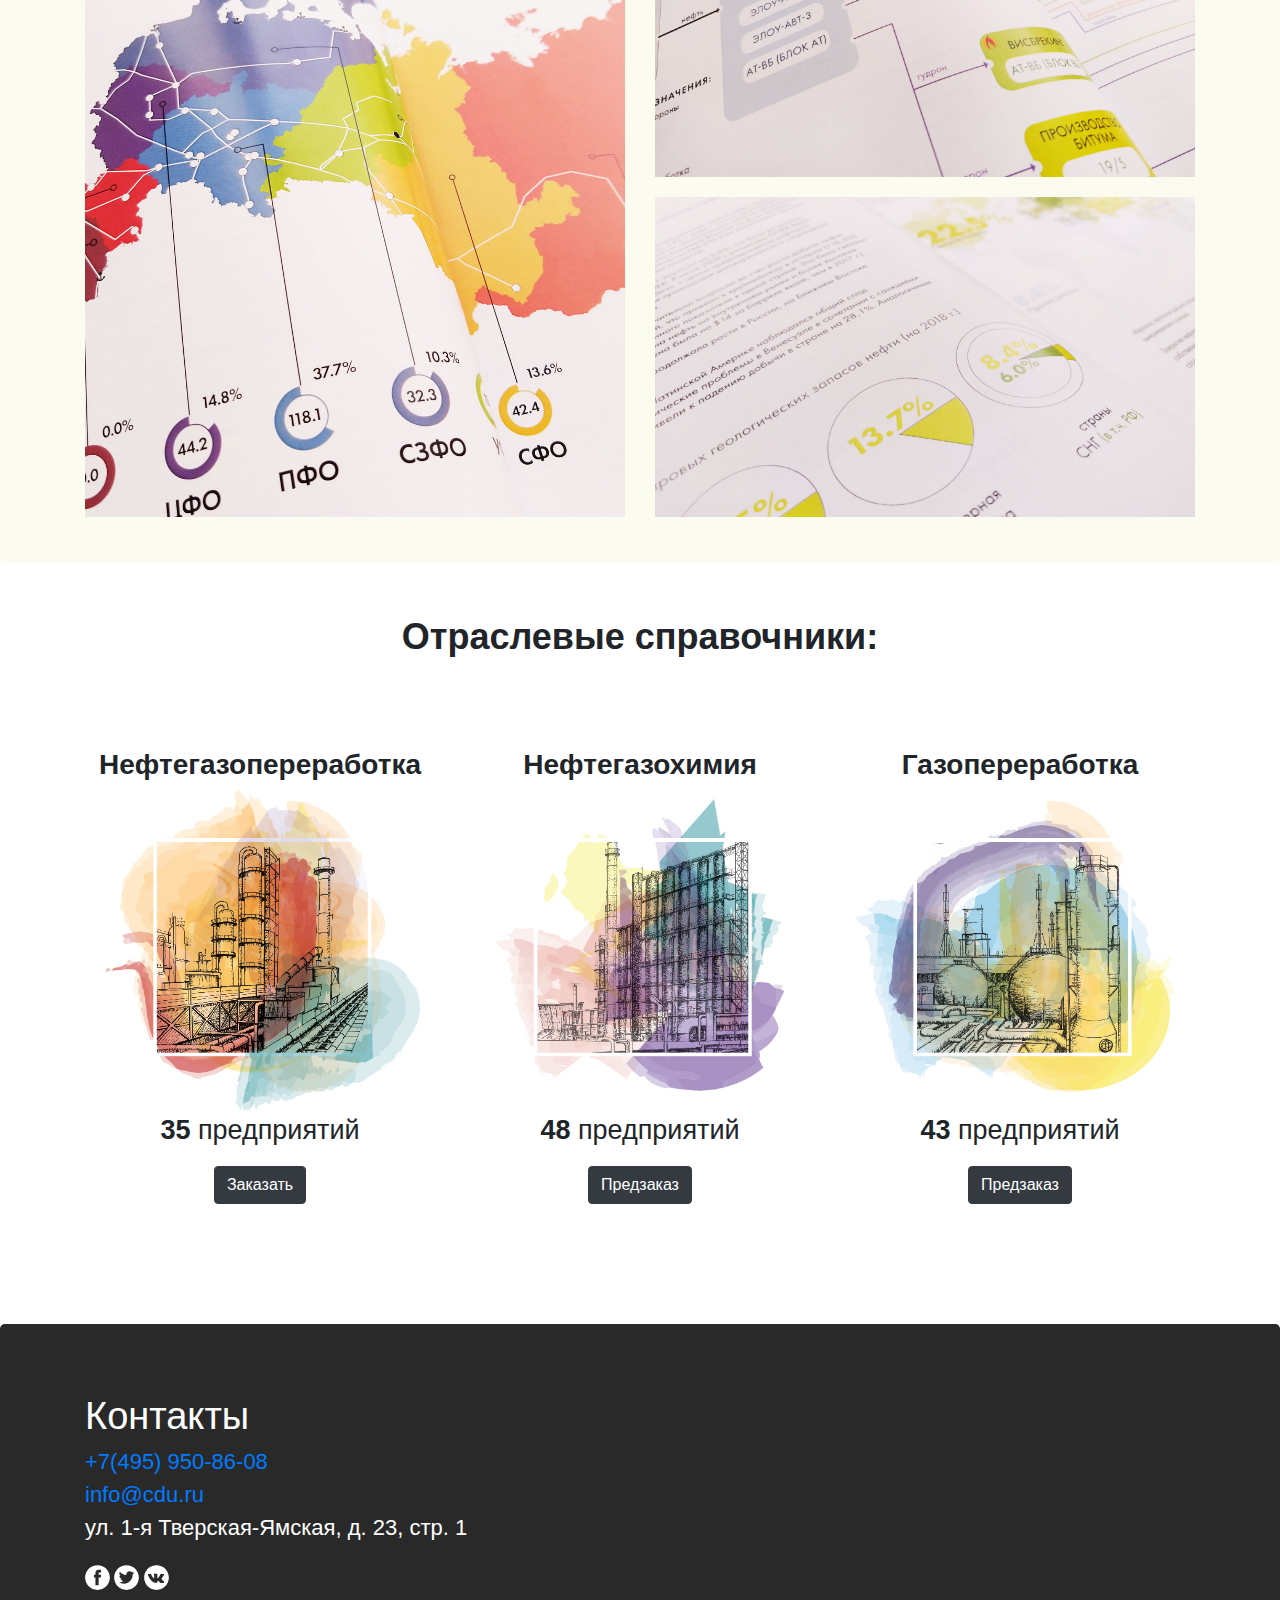
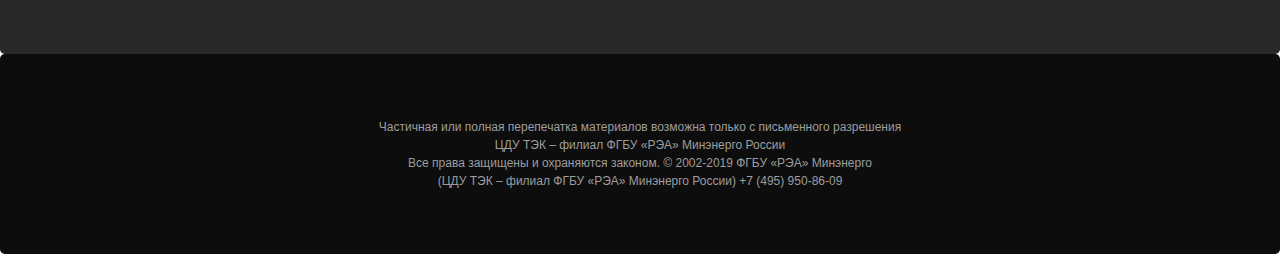
==== commit ed66bc32: "next" ====
--- a/index.html
+++ b/index.html
@@ -17,18 +17,26 @@
   <header>
     <div class="container-fluid">
       <div class="row">
-        <div class="col-lg-4">
-        </div>
-        <div class="col-lg-4" align="center">
-          <img src="images/logotip_1.png" class="img-fluid" alt="Логотип">
-          <img src="images/logotip_2.png" class="img-fluid" alt="Логотип">
-        </div>
-        <div class="col-lg-4">
+        <div class="col-xl-4 d-none d-xl-block">
+        </div>
+        <div class="col-xl-4 logos" align="center">
           <div class="row">
-            <div class="col-xl-6" align="center">
+            <div class="col-md-5 col-lg-5" align="center">
+              <img src="images/logotip_1.png" height=60 alt="Логотип1">
+            </div>
+            <div class="col-md-7 col-lg-7" align="center">
+              <img src="images/logotip_2.png" height=60 alt="Логотип2">
+            </div>
+          </div>
+        </div>
+        <div class="col-xl-4">
+          <div class="row">
+            <div class="col-sm-2 d-none d-xl-block">
+            </div>
+            <div class="col col-xl-6 phone" align="center">
               <strong>+7(495) 950-86-08</strong>
             </div>
-            <div class="col-xl-6" align="center">
+            <div class="col col-xl-4" align="center">
               <div class="socialLinks">
 
                 <a href="https://www.facebook.com/cdutec/" target="_blank">
--- a/style.css
+++ b/style.css
@@ -1,3 +1,11 @@
+.socialLinks, .phone, .logos {
+  margin-top: 20px;
+}
+
+.logos {
+  margin-top: 10px;
+}
+
 .jumbotron {
   margin-bottom: 0;
 }
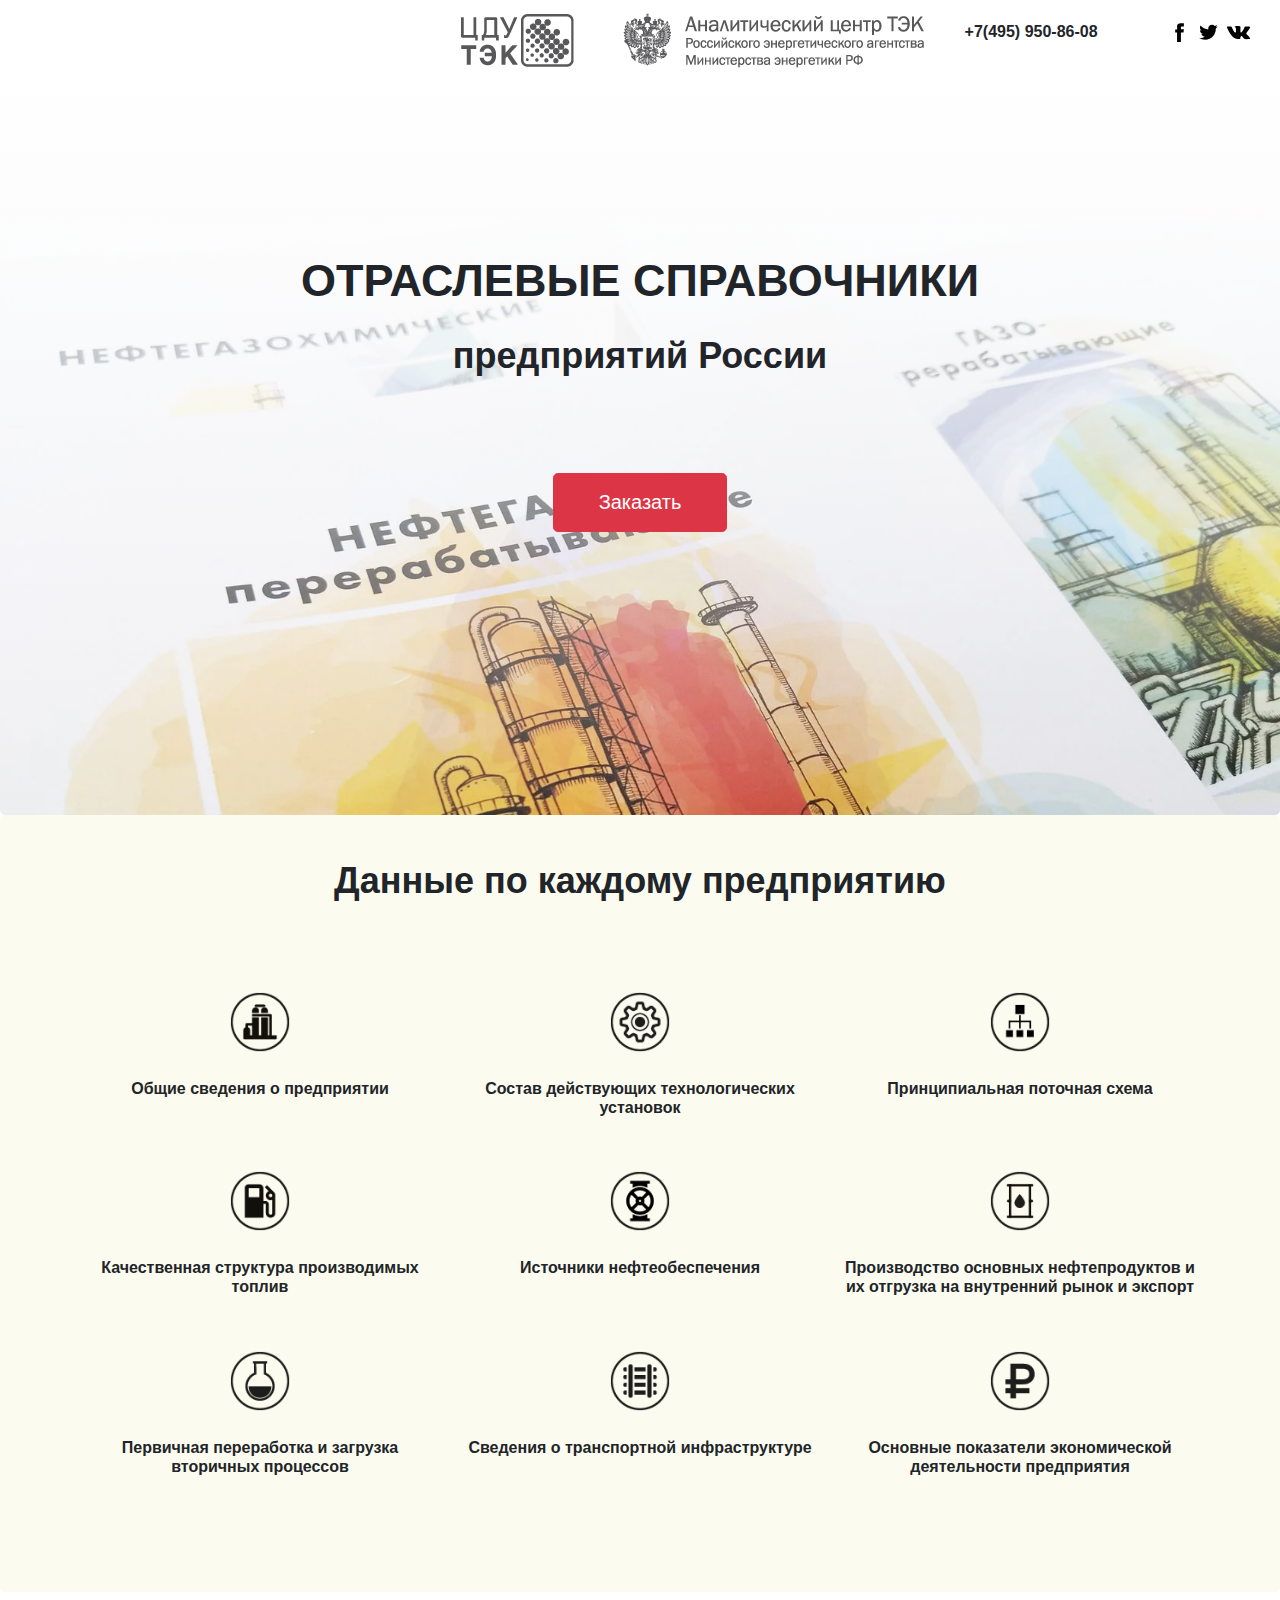
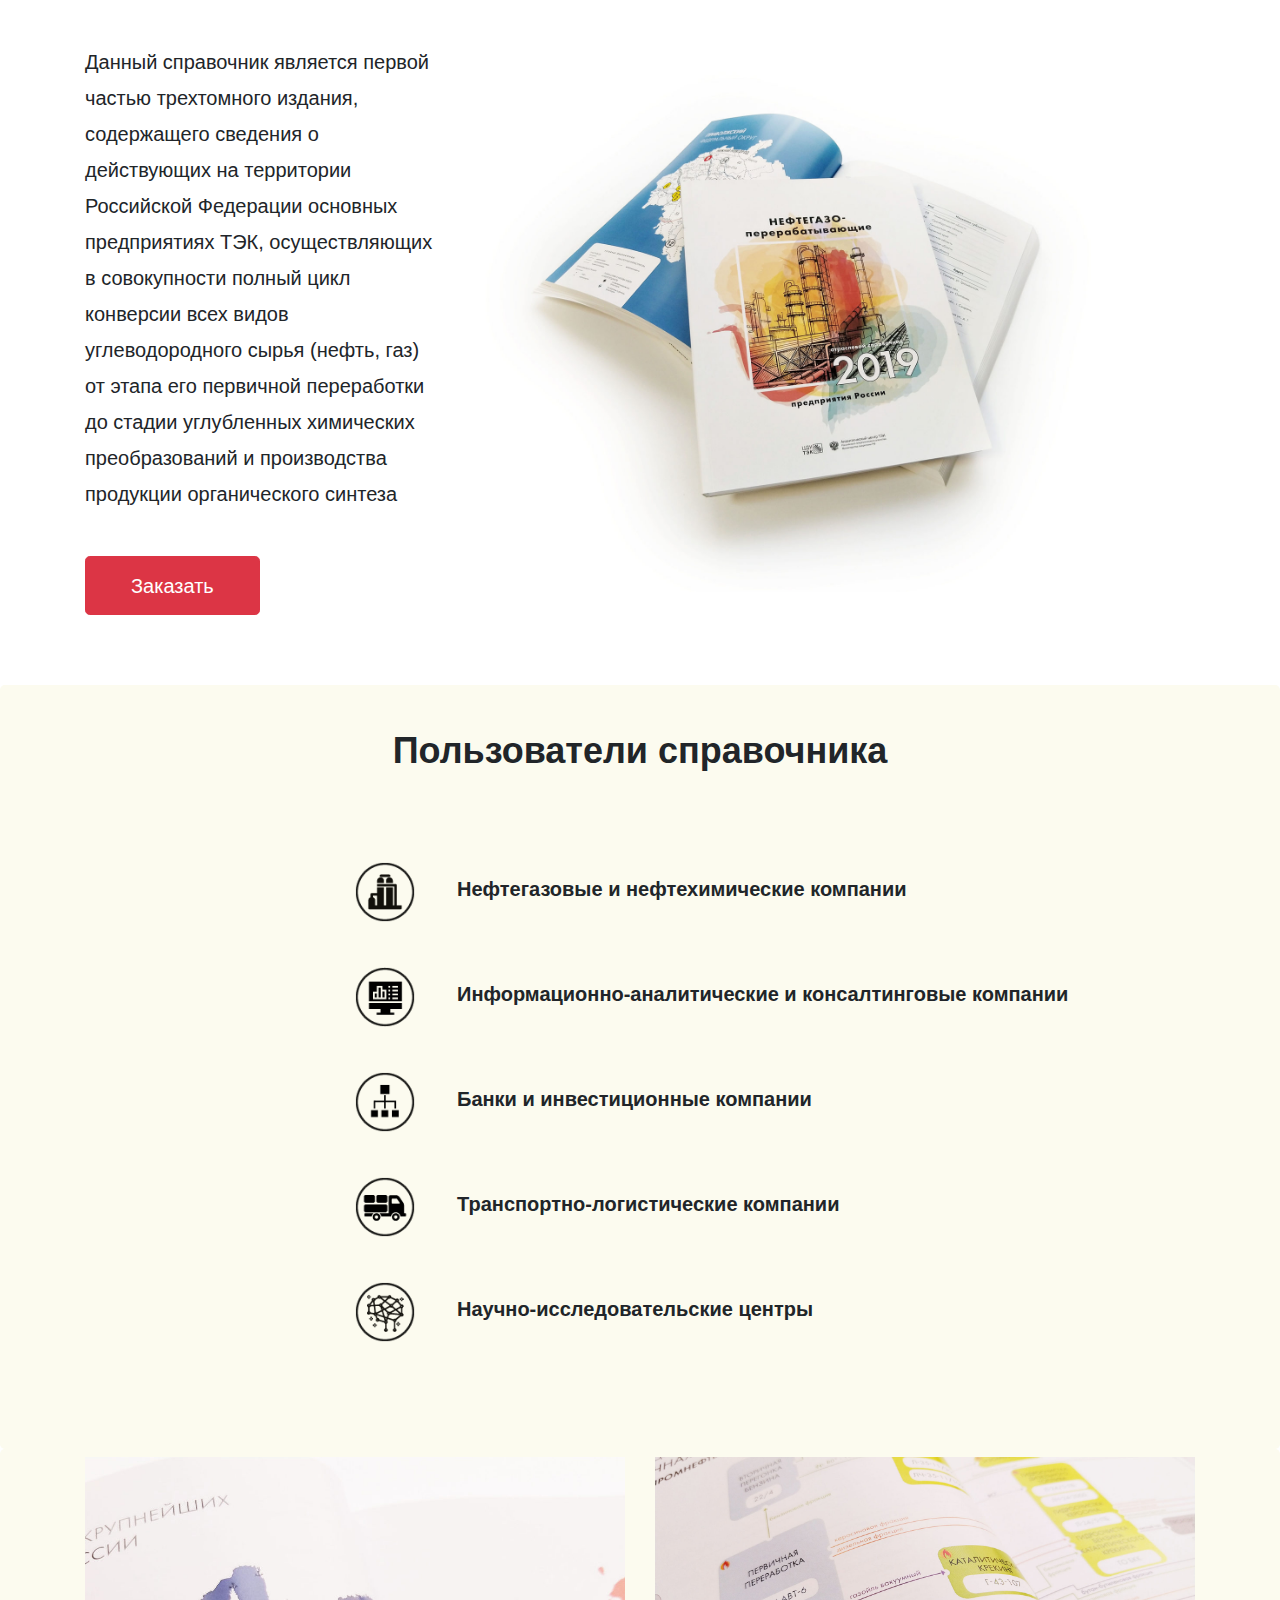
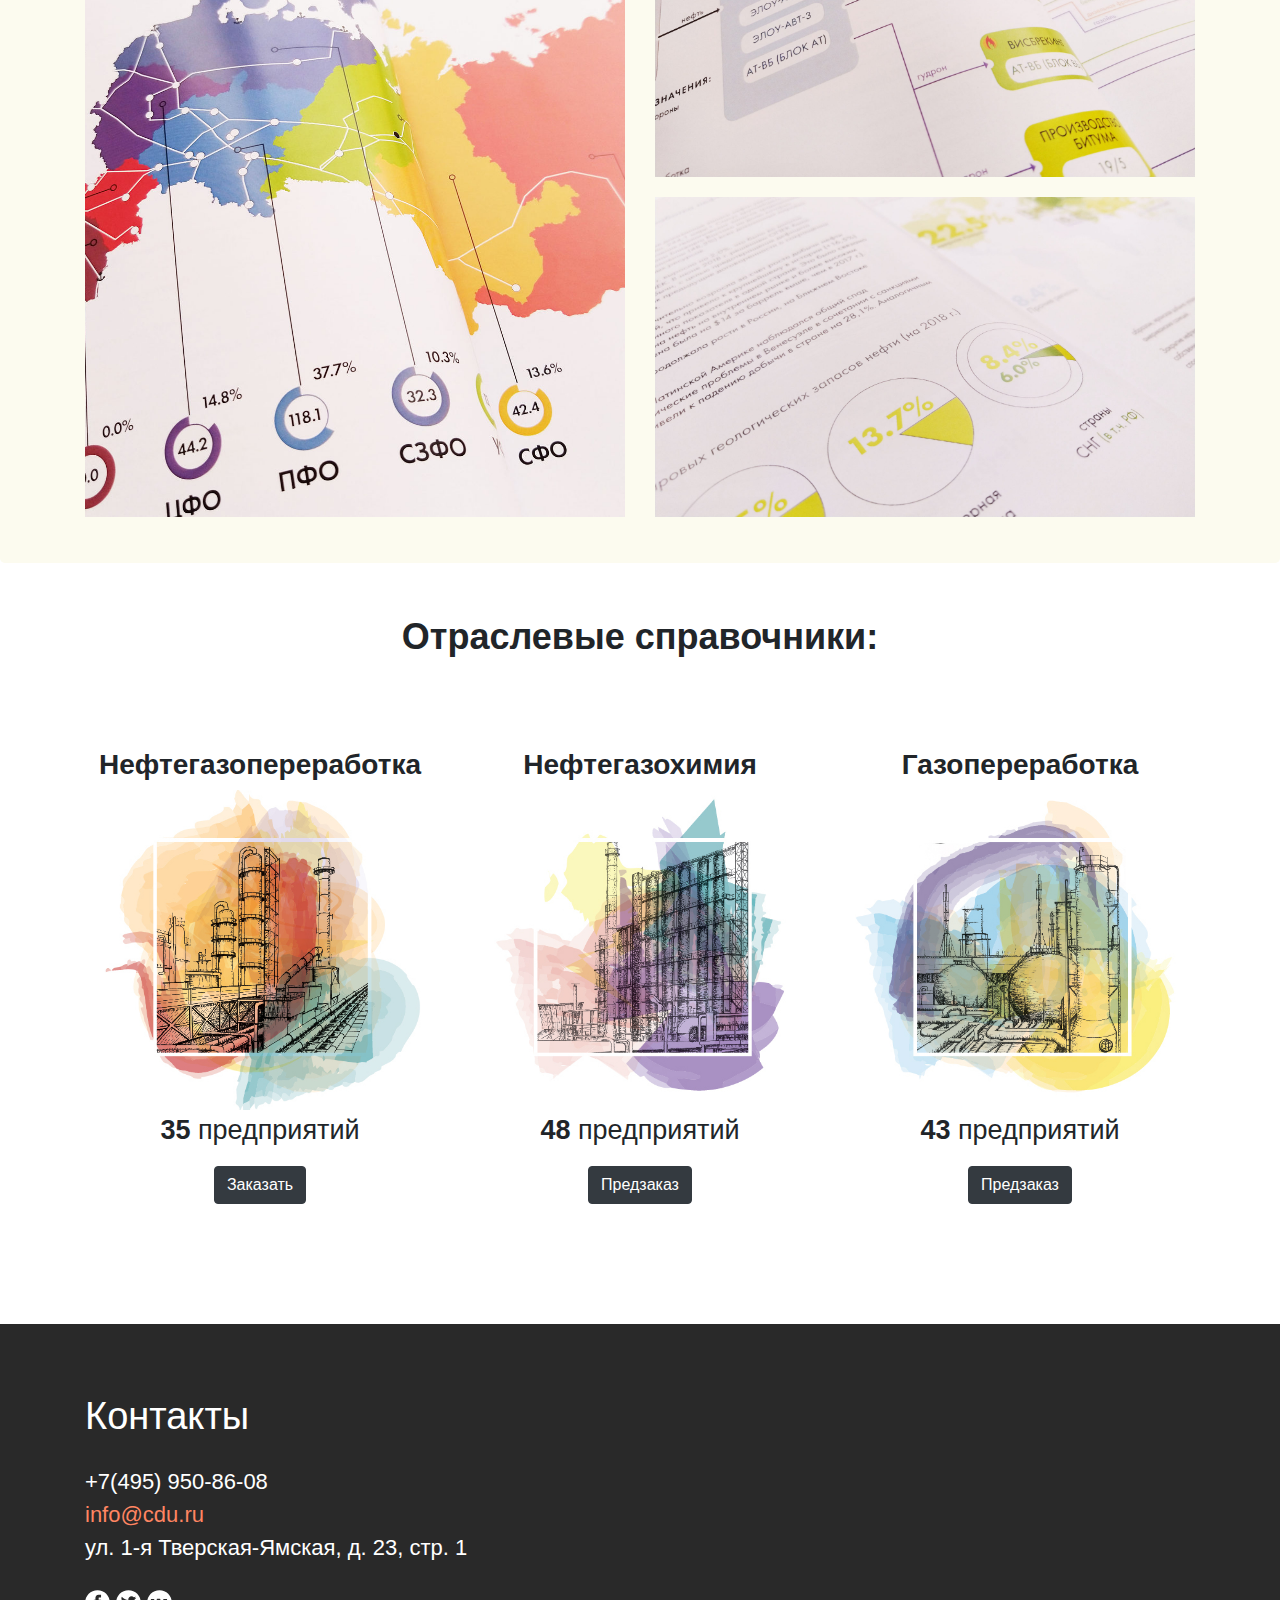
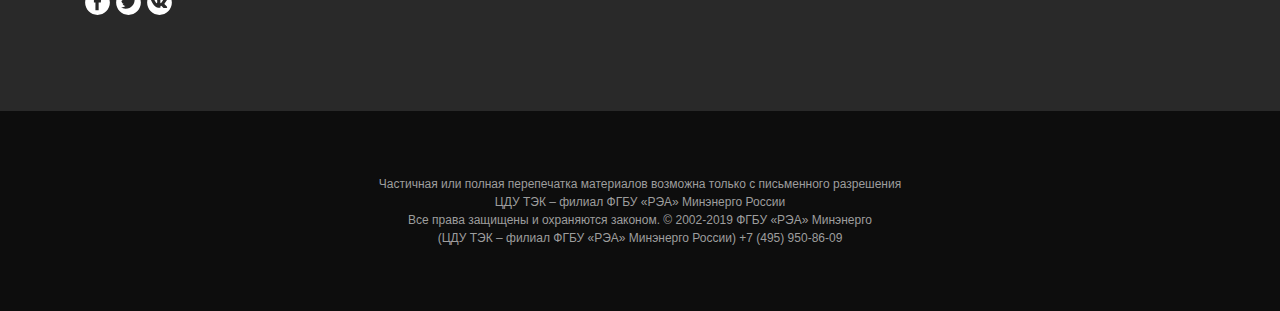
==== commit ca9611b1: "next" ====
--- a/index.html
+++ b/index.html
@@ -290,10 +290,22 @@
     <div class="jumbotron contactBlock">
       <div class="container">
         <div class="row">
-          <div class="col-lg-6">
-            <div class="t555__contentwrapper">
-              <div class="t555__title t-heading t-heading_sm" style="color:#ffffff;font-size:38px;" field="title">Контакты</div>
-              <div class="t-text t-text_md" style="color:#ffffff;font-size:22px;" field="text"><a href="tel:+74959508608">+7(495) 950-86-08</a><br><a href="mailto:info@cdu.ru">info@cdu.ru</a><br>ул. 1-я Тверская-Ямская, д. 23, стр. 1</div>
+          <div class="col-lg-5">
+            <div class="contact">
+              <div class="title">
+                Контакты
+              </div>
+              <div>
+                <div class="phone">
+                  <a href="tel:+74959508608">+7(495) 950-86-08</a>
+                </div>
+                <div class="mail">
+                  <a href="mailto:info@cdu.ru">info@cdu.ru</a>
+                </div>
+                <div class="address">
+                  ул. 1-я Тверская-Ямская, д. 23, стр. 1
+                </div>
+              </div>
 
 
               <div class="socialLinks">
@@ -329,8 +341,11 @@
 
             </div>
           </div>
-          <div class="col-lg-6">
-            <div id="map"></div>
+          <div class="col-lg-7">
+            <div id="map">
+              <script type="text/javascript" charset="utf-8" async
+                src="https://api-maps.yandex.ru/services/constructor/1.0/js/?um=constructor%3Ae0516edff2dc9a511af125cc68a14c26dbfeeadf7dcc6f3851eed977e41cfa42&amp;width=100%25&amp;height=400&amp;lang=ru_RU&amp;scroll=true"></script>
+            </div>
           </div>
         </div>
       </div>
--- a/style.css
+++ b/style.css
@@ -141,6 +141,29 @@
 
 .contactBlock {
   background-color: #292929;
+  border-radius: 0;
+}
+
+.contact {
+  margin-bottom: 30px;
+  color: white;
+}
+
+.contact a {
+  color: #ff8562;
+  font-size: 22px;
+}
+
+.contact .phone a {
+  color: white;
+}
+
+.contact .title {
+  font-size: 38px;
+}
+
+.contact .address {
+  font-size: 22px;
 }
 
 .copyrightBlock {
@@ -148,6 +171,7 @@
   color: #9d9d9d;
   font-size: 12px;
   text-align: center;
+  border-radius: 0;
 }
 
 @media screen and (min-width: 601px) {
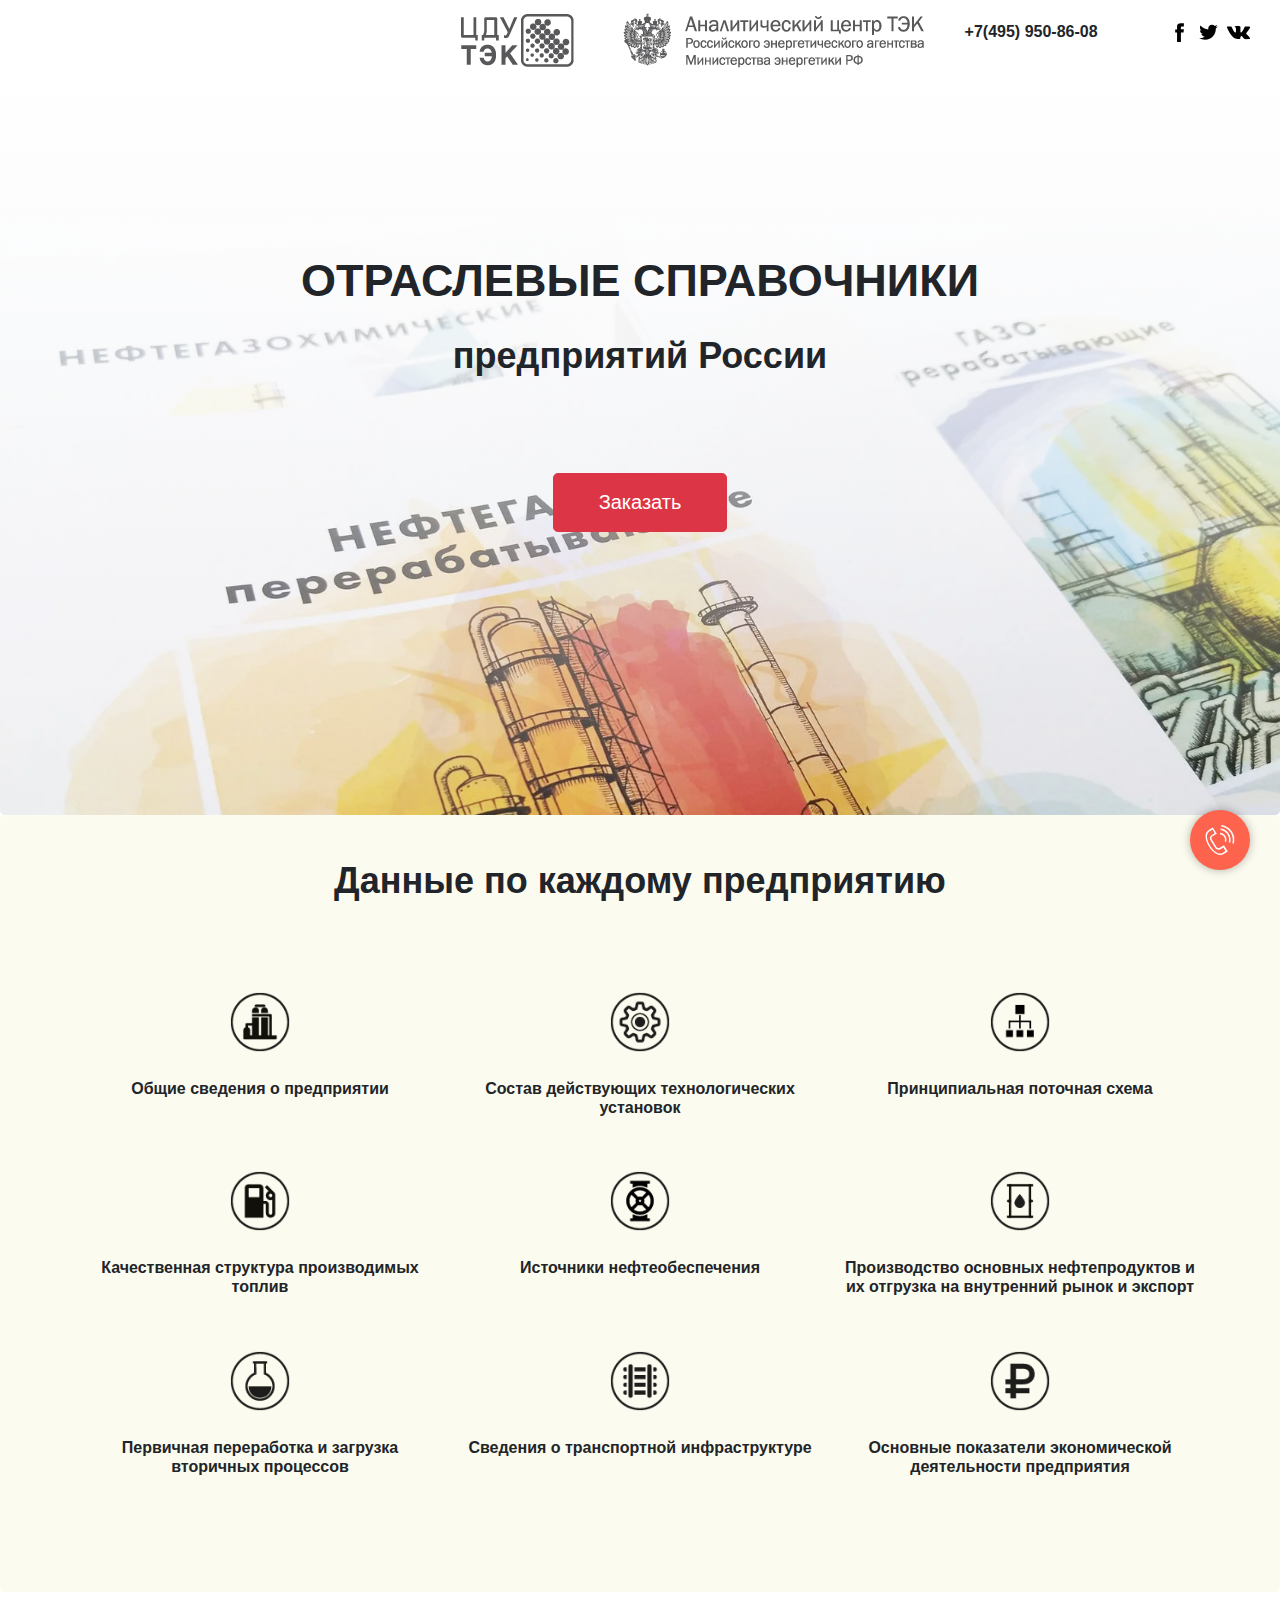
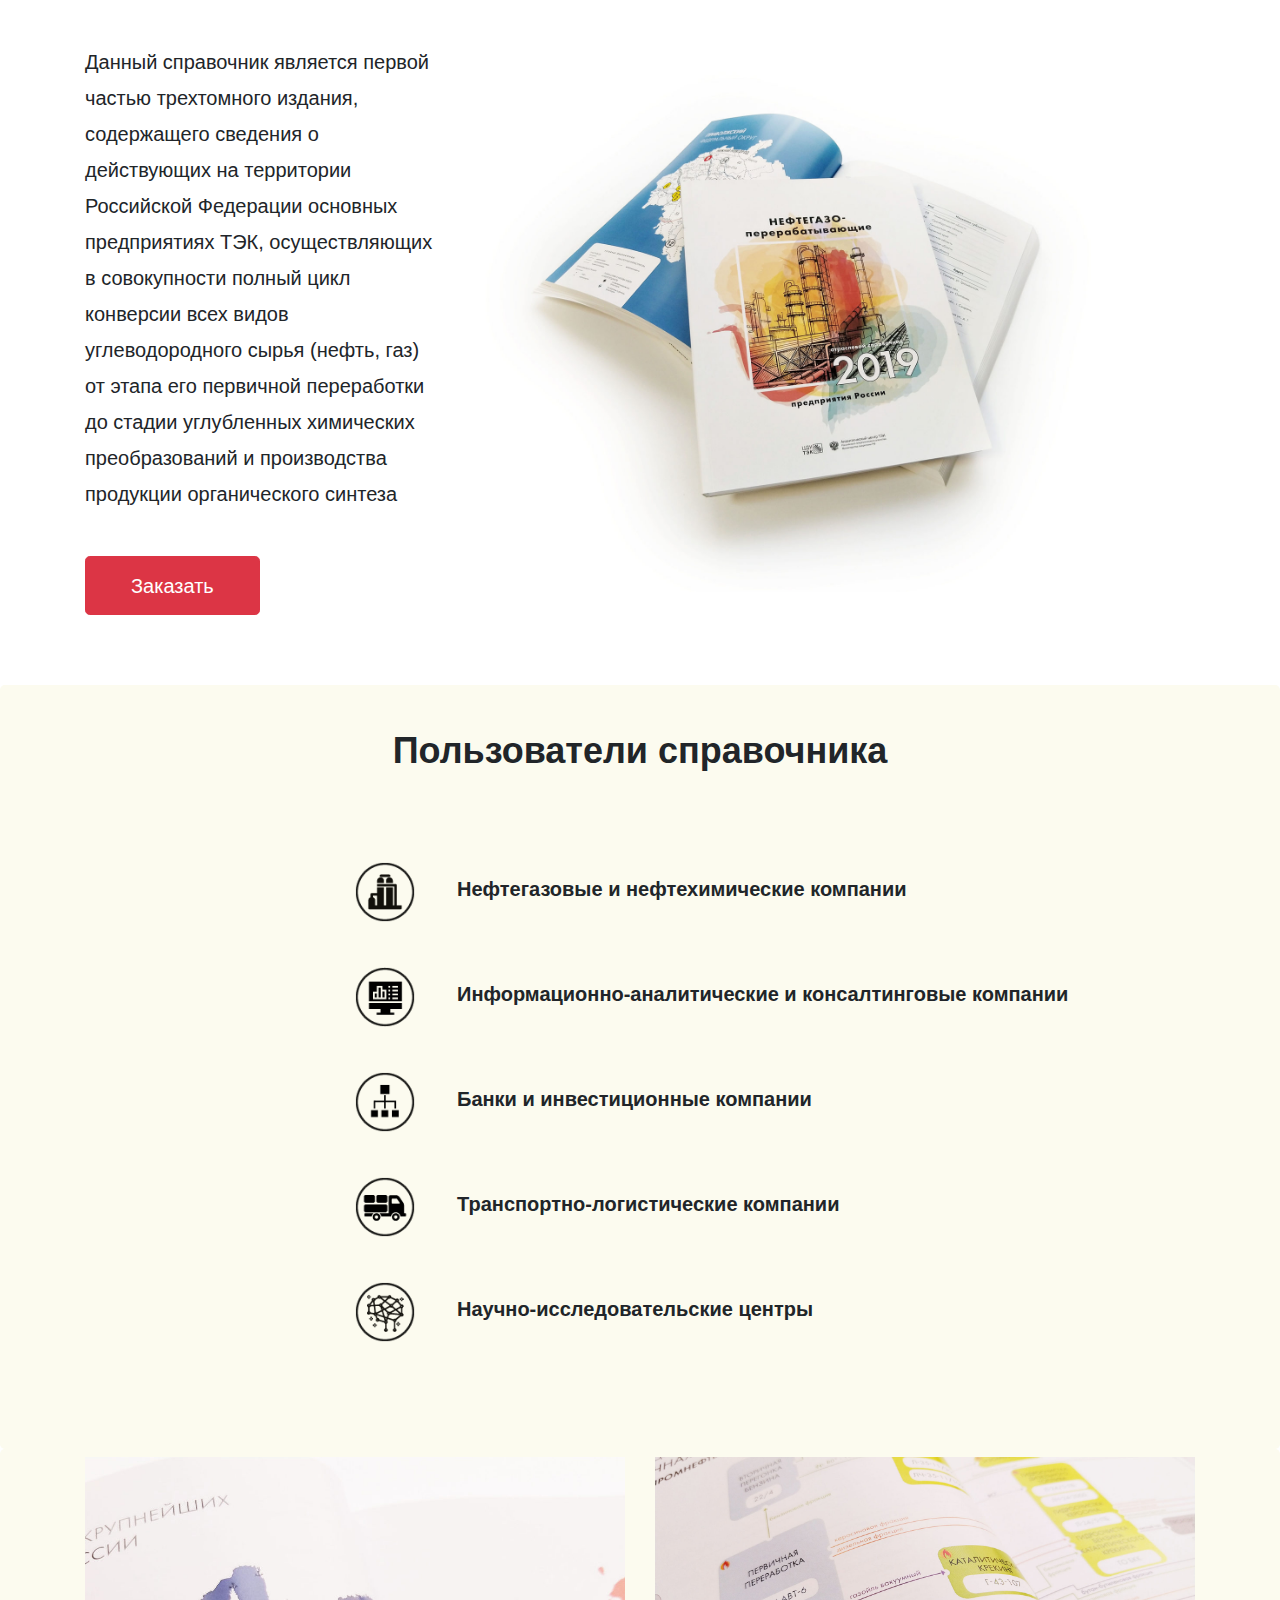
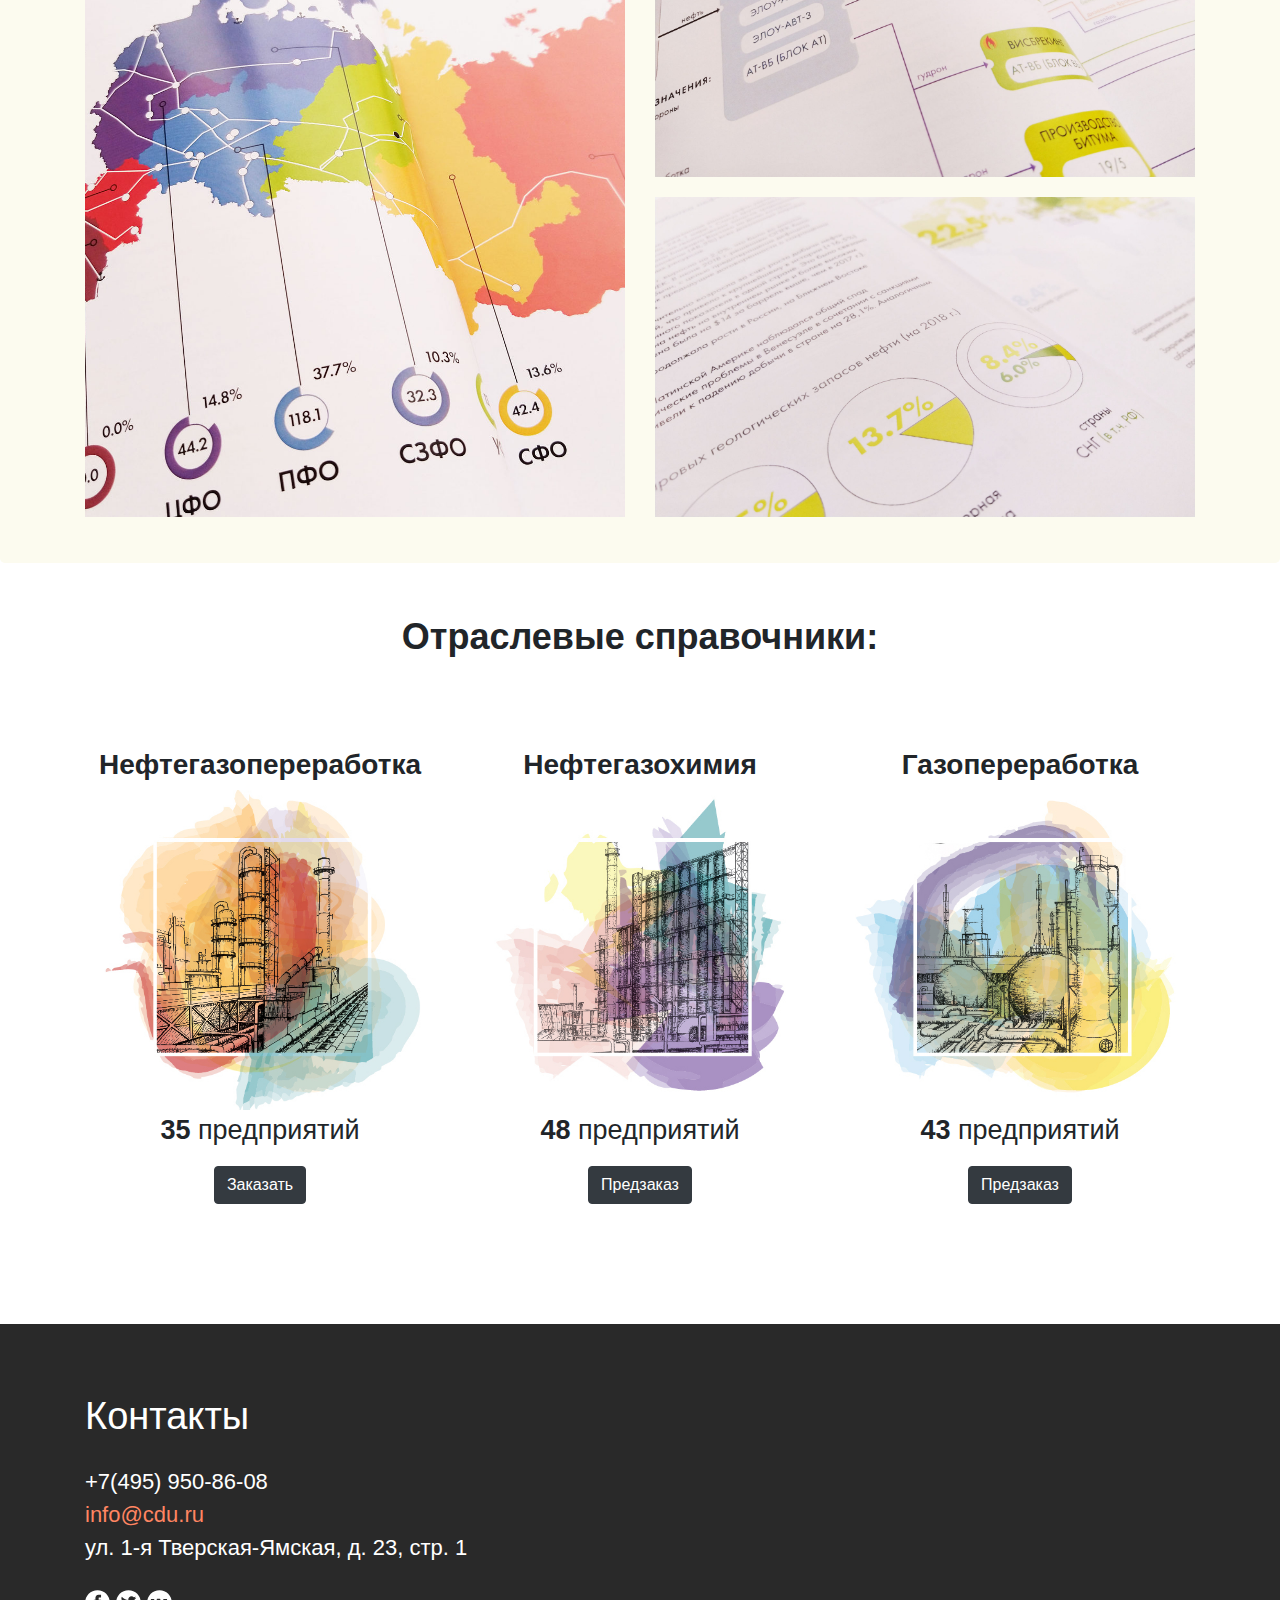
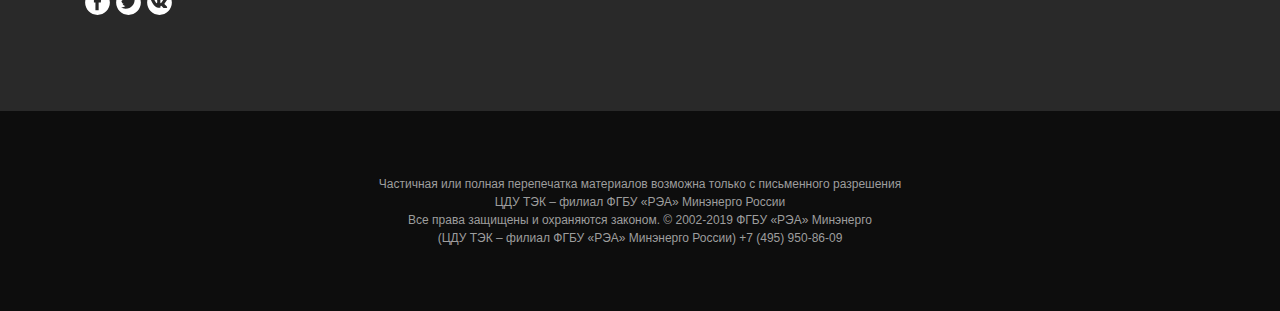
==== commit 852cebae: "next" ====
--- a/index.html
+++ b/index.html
@@ -78,7 +78,7 @@
         <h1><strong>ОТРАСЛЕВЫЕ СПРАВОЧНИКИ</strong></h1>
         <p><strong>предприятий России</strong></p>
         <div>
-          <button type="button" class="btn btn-danger btn-lg">Заказать</button>
+          <a href="#book" class="btn btn-danger btn-lg">Заказать</a>
         </div>
       </div>
     </div>
@@ -257,7 +257,7 @@
       </div>
     </div>
 
-    <div class="jumbotron p-3">
+    <div class="jumbotron p-3" id="book">
       <div class="container blockSixth">
         <h2><strong>Отраслевые справочники:</strong></h2>
         <div class="row">
@@ -265,19 +265,19 @@
             <h3><strong>Нефтегазопереработка</strong></h3>
             <div class="" style="width: 100%; height: 320px; background: url(images/-02.jpg) center center no-repeat; background-size: cover;"></div>
             <p align="center"><strong>35</strong> предприятий</p>
-            <div><a class="btn btn-dark" href="#" role="button">Заказать</a></div>
+            <div><a class="btn btn-dark" href="form.html" role="button">Заказать</a></div>
           </div>
           <div class="col-md-4" align="center">
             <h3><strong>Нефтегазохимия</strong></h3>
             <div class="" style="width: 100%; height: 320px; background: url(images/-01.jpg) center center no-repeat; background-size: cover;"></div>
             <p align="center"><strong>48</strong> предприятий</p>
-            <div><a class="btn btn-dark" href="#" role="button">Предзаказ</a></div>
+            <div><a class="btn btn-dark" href="form.html" role="button">Предзаказ</a></div>
           </div>
           <div class="col-md-4" align="center">
             <h3><strong>Газопереработка</strong></h3>
             <div class="" style="width: 100%; height: 320px; background: url(images/-03.jpg) center center no-repeat; background-size: cover;"></div>
             <p align="center"><strong>43</strong> предприятий</p>
-            <div><a class="btn btn-dark" href="#" role="button">Предзаказ</a></div>
+            <div><a class="btn btn-dark" href="form.html" role="button">Предзаказ</a></div>
           </div>
         </div>
       </div>
@@ -365,11 +365,100 @@
 
   </footer>
 
+
+  <div class="btnTop">
+    <svg version="1.1" id="Layer_1" xmlns="http://www.w3.org/2000/svg" xmlns:xlink="http://www.w3.org/1999/xlink" x="0px" y="0px" width="50px" height="50px" viewBox="0 0 48 48" enable-background="new 0 0 48 48" xml:space="preserve">
+      <g>
+        <path style="fill:#fe634e;"
+          d="M24,3.125c11.511,0,20.875,9.364,20.875,20.875S35.511,44.875,24,44.875S3.125,35.511,3.125,24S12.489,3.125,24,3.125 M24,0.125C10.814,0.125,0.125,10.814,0.125,24S10.814,47.875,24,47.875S47.875,37.186,47.875,24S37.186,0.125,24,0.125L24,0.125z">
+        </path>
+      </g>
+      <path style="fill:#fe634e;"
+        d="M25.5,36.033c0,0.828-0.671,1.5-1.5,1.5s-1.5-0.672-1.5-1.5V16.87l-7.028,7.061c-0.293,0.294-0.678,0.442-1.063,0.442 c-0.383,0-0.766-0.146-1.058-0.437c-0.587-0.584-0.589-1.534-0.005-2.121l9.591-9.637c0.281-0.283,0.664-0.442,1.063-0.442 c0,0,0.001,0,0.001,0c0.399,0,0.783,0.16,1.063,0.443l9.562,9.637c0.584,0.588,0.58,1.538-0.008,2.122 c-0.589,0.583-1.538,0.58-2.121-0.008l-6.994-7.049L25.5,36.033z">
+      </path>
+    </svg>
+  </div>
+
+
+  <div class="t651" style="">
+    <div class="t651__btn" style="">
+      <div class="btn_wrapper " style="background:#fe634e;">
+        <svg class="t651__icon" style="fill:#ffffff;" xmlns="http://www.w3.org/2000/svg" width="30px" height="30px" viewBox="0 0 19.3 20.1">
+          <desc>Call</desc>
+          <path d="M4.6 7.6l-.5-.9 2-1.2L4.6 3l-2 1.3-.6-.9 2.9-1.7 2.6 4.1"></path>
+          <path
+            d="M9.9 20.1c-.9 0-1.9-.3-2.9-.9-1.7-1-3.4-2.7-4.7-4.8-3-4.7-3.1-9.2-.3-11l.5.9C.2 5.7.4 9.7 3 13.9c1.2 2 2.8 3.6 4.3 4.5 1.1.6 2.7 1.1 4.1.3l1.9-1.2L12 15l-2 1.2c-1.2.7-2.8.3-3.5-.8l-3.2-5.2c-.7-1.2-.4-2.7.8-3.5l.5.9c-.7.4-.9 1.3-.5 2l3.2 5.2c.4.7 1.5.9 2.2.5l2.8-1.7 2.6 4.1-2.8 1.7c-.7.5-1.4.7-2.2.7zM13.7 11.3l-.9-.3c.4-1.1.2-2.2-.4-3.1-.6-1-1.7-1.6-2.8-1.7l.1-1c1.5.1 2.8.9 3.6 2.1.7 1.2.9 2.7.4 4z">
+          </path>
+          <path d="M16.5 11.9l-1-.3c.5-1.8.2-3.7-.8-5.3-1-1.6-2.7-2.6-4.7-2.9l.1-1c2.2.3 4.2 1.5 5.4 3.3 1.2 1.9 1.6 4.1 1 6.2z"></path>
+          <path d="M18.9 12.5l-1-.3c.7-2.5.2-5.1-1.1-7.2-1.4-2.2-3.7-3.6-6.3-4l.1-1c2.9.4 5.4 2 7 4.4 1.6 2.4 2.1 5.3 1.3 8.1z"></path>
+        </svg>
+        <svg class="icon-close" width="16px" height="16px" viewBox="0 0 23 23" version="1.1" xmlns="http://www.w3.org/2000/svg" xmlns:xlink="http://www.w3.org/1999/xlink">
+          <desc>Close</desc>
+          <g stroke="none" stroke-width="1" fill="#ffffff" fill-rule="evenodd">
+            <rect transform="translate(11.313708, 11.313708) rotate(-45.000000) translate(-11.313708, -11.313708) " x="10.3137085" y="-3.6862915" width="2" height="30"></rect>
+            <rect transform="translate(11.313708, 11.313708) rotate(-315.000000) translate(-11.313708, -11.313708) " x="10.3137085" y="-3.6862915" width="2" height="30"></rect>
+          </g>
+        </svg> </div>
+    </div>
+
+    <div class="popup" data-track-popup="/tilda/popup/rec136226663/opened">
+      <div class="popup-container" style="">
+        <div class="t651__wrapper">
+          <div class="h5"><strong>Оставьте свой телефон <br>и мы перезвоним Вам!</strong></div>
+          <form id="formCall" role="form" action="" method="POST">
+            <div class="input-container">
+              <div class="allert-wrapper">
+                <div class="blockinput-success" style="display:none;">
+                  <div class="success-icon">
+                    <svg width="50px" height="50px" viewBox="0 0 50 50">
+                      <g stroke="none" stroke-width="1" fill="none" fill-rule="evenodd">
+                        <g fill="#222">
+                          <path
+                            d="M25.0982353,49.2829412 C11.5294118,49.2829412 0.490588235,38.2435294 0.490588235,24.6752941 C0.490588235,11.1064706 11.53,0.0670588235 25.0982353,0.0670588235 C38.6664706,0.0670588235 49.7058824,11.1064706 49.7058824,24.6752941 C49.7058824,38.2441176 38.6664706,49.2829412 25.0982353,49.2829412 L25.0982353,49.2829412 Z M25.0982353,1.83176471 C12.5023529,1.83176471 2.25529412,12.0794118 2.25529412,24.6752941 C2.25529412,37.2705882 12.5023529,47.5182353 25.0982353,47.5182353 C37.6941176,47.5182353 47.9411765,37.2705882 47.9411765,24.6752941 C47.9411765,12.0794118 37.6941176,1.83176471 25.0982353,1.83176471 L25.0982353,1.83176471 Z">
+                          </path>
+                          <path
+                            d="M22.8435294,30.5305882 L18.3958824,26.0829412 C18.0511765,25.7382353 18.0511765,25.18 18.3958824,24.8352941 C18.7405882,24.4905882 19.2988235,24.4905882 19.6435294,24.8352941 L22.8429412,28.0347059 L31.7282353,19.1488235 C32.0729412,18.8041176 32.6311765,18.8041176 32.9758824,19.1488235 C33.3205882,19.4935294 33.3205882,20.0517647 32.9758824,20.3964706 L22.8435294,30.5305882 L22.8435294,30.5305882 Z">
+                          </path>
+                        </g>
+                      </g>
+                    </svg>
+                  </div>
+                  <div class="">Данные успешно отправлены. Спасибо!</div>
+                </div>
+              </div>
+              <div class="formContent">
+                <div class="blockinput">
+                  <input type="text" name="phone" class="form-control" value="" placeholder="+7 (495) 000 0000">
+                </div>
+                <div class="blockbutton">
+                  <button type="submit" class="btn btn-success">Перезвоните мне</button>
+                </div>
+              </div>
+            </div>
+          </form>
+          <div>
+            <div class="" style="">Или перезвоните нам по телефону:</div>
+            <div class="" style="">+7(495) 950-86-08</div>
+          </div>
+        </div>
+      </div>
+    </div>
+  </div>
+
+
   <!-- Optional JavaScript -->
   <!-- jQuery first, then Popper.js, then Bootstrap JS -->
-  <script src="https://code.jquery.com/jquery-3.3.1.slim.min.js" integrity="sha384-q8i/X+965DzO0rT7abK41JStQIAqVgRVzpbzo5smXKp4YfRvH+8abtTE1Pi6jizo" crossorigin="anonymous"></script>
+  <script src="https://code.jquery.com/jquery-3.4.1.min.js" integrity="sha256-CSXorXvZcTkaix6Yvo6HppcZGetbYMGWSFlBw8HfCJo=" crossorigin="anonymous"></script>
   <script src="https://cdnjs.cloudflare.com/ajax/libs/popper.js/1.14.7/umd/popper.min.js" integrity="sha384-UO2eT0CpHqdSJQ6hJty5KVphtPhzWj9WO1clHTMGa3JDZwrnQq4sF86dIHNDz0W1" crossorigin="anonymous"></script>
   <script src="https://stackpath.bootstrapcdn.com/bootstrap/4.3.1/js/bootstrap.min.js" integrity="sha384-JjSmVgyd0p3pXB1rRibZUAYoIIy6OrQ6VrjIEaFf/nJGzIxFDsf4x0xIM+B07jRM" crossorigin="anonymous"></script>
+  <script src="script.js"></script>
+
+  <script type="text/javascript">
+    $(document).ready(function() {
+      init();
+    });
+  </script>
+
 </body>
 
 </html>--- a/style.css
+++ b/style.css
@@ -1,3 +1,106 @@
+.btn_wrapper {
+  position: fixed;
+  z-index: 100000000;
+  bottom: 30px;
+  right: 30px;
+  background: #199c68;
+  height: 60px;
+  width: 60px;
+  border-radius: 50%;
+  box-shadow: 0 0 10px 0 rgba(0, 0, 0, .3);
+  -webkit-transition: all 0.2s linear;
+  transition: all 0.2s linear;
+}
+
+.t651__icon, .icon-close {
+  fill: white;
+  position: absolute;
+  top: 0;
+  bottom: 0;
+  right: 0;
+  left: 0;
+  margin: auto;
+  -webkit-transition: all 0.2s linear;
+  transition: all 0.2s linear;
+}
+
+.btn_active .icon-close {
+  opacity: 1;
+  visibility: visible;
+  -webkit-transform: rotate(0deg) scale(1);
+  transform: rotate(0deg) scale(1);
+}
+
+.icon-close, .btn_active .t651__icon {
+  opacity: 0;
+  visibility: hidden;
+  -webkit-transform: scale(.1);
+  transform: scale(.1);
+}
+
+.t651__btn {
+  bottom: 50px;
+  right: 100px;
+  cursor: pointer;
+  position: fixed;
+}
+
+.blockinput-success {
+  text-align: center;
+  padding: 20px;
+  font-family: 'FuturaPT', Arial, sans-serif;
+}
+
+.blockinput {
+  margin-top: 20px;
+  margin-bottom: 10px;
+}
+
+.blockbutton {
+  margin-bottom: 20px;
+}
+
+.blockbutton button {
+  width: 100%;
+}
+
+.popup-container {
+  margin: 0;
+  top: initial;
+  left: initial;
+  bottom: 125px;
+  right: 100px;
+  border-radius: 5px;
+  box-shadow: 0 0 20px 0 rgba(0, 0, 0, .4);
+  background: #fff;
+  position: fixed;
+  z-index: 1;
+  cursor: default;
+  text-align: center;
+  max-width: 360px;
+}
+
+.t651__wrapper {
+  padding: 30px 35px 40px;
+  border-radius: 5px;
+  overflow-y: auto;
+  max-height: 65vh;
+}
+
+.popup {
+  display: none;
+}
+
+.btnTop {
+  position: fixed;
+  z-index: 100000000;
+  bottom: 30px;
+  left: 20px;
+  min-height: 30px;
+  display: none;
+  cursor: pointer;
+}
+
 .socialLinks, .phone, .logos {
   margin-top: 20px;
 }
@@ -26,7 +129,7 @@
   margin-bottom: 10vh;
 }
 
-.blockFirst button {
+.blockFirst a {
   padding: 1.5vh 5vh;
 }
 
